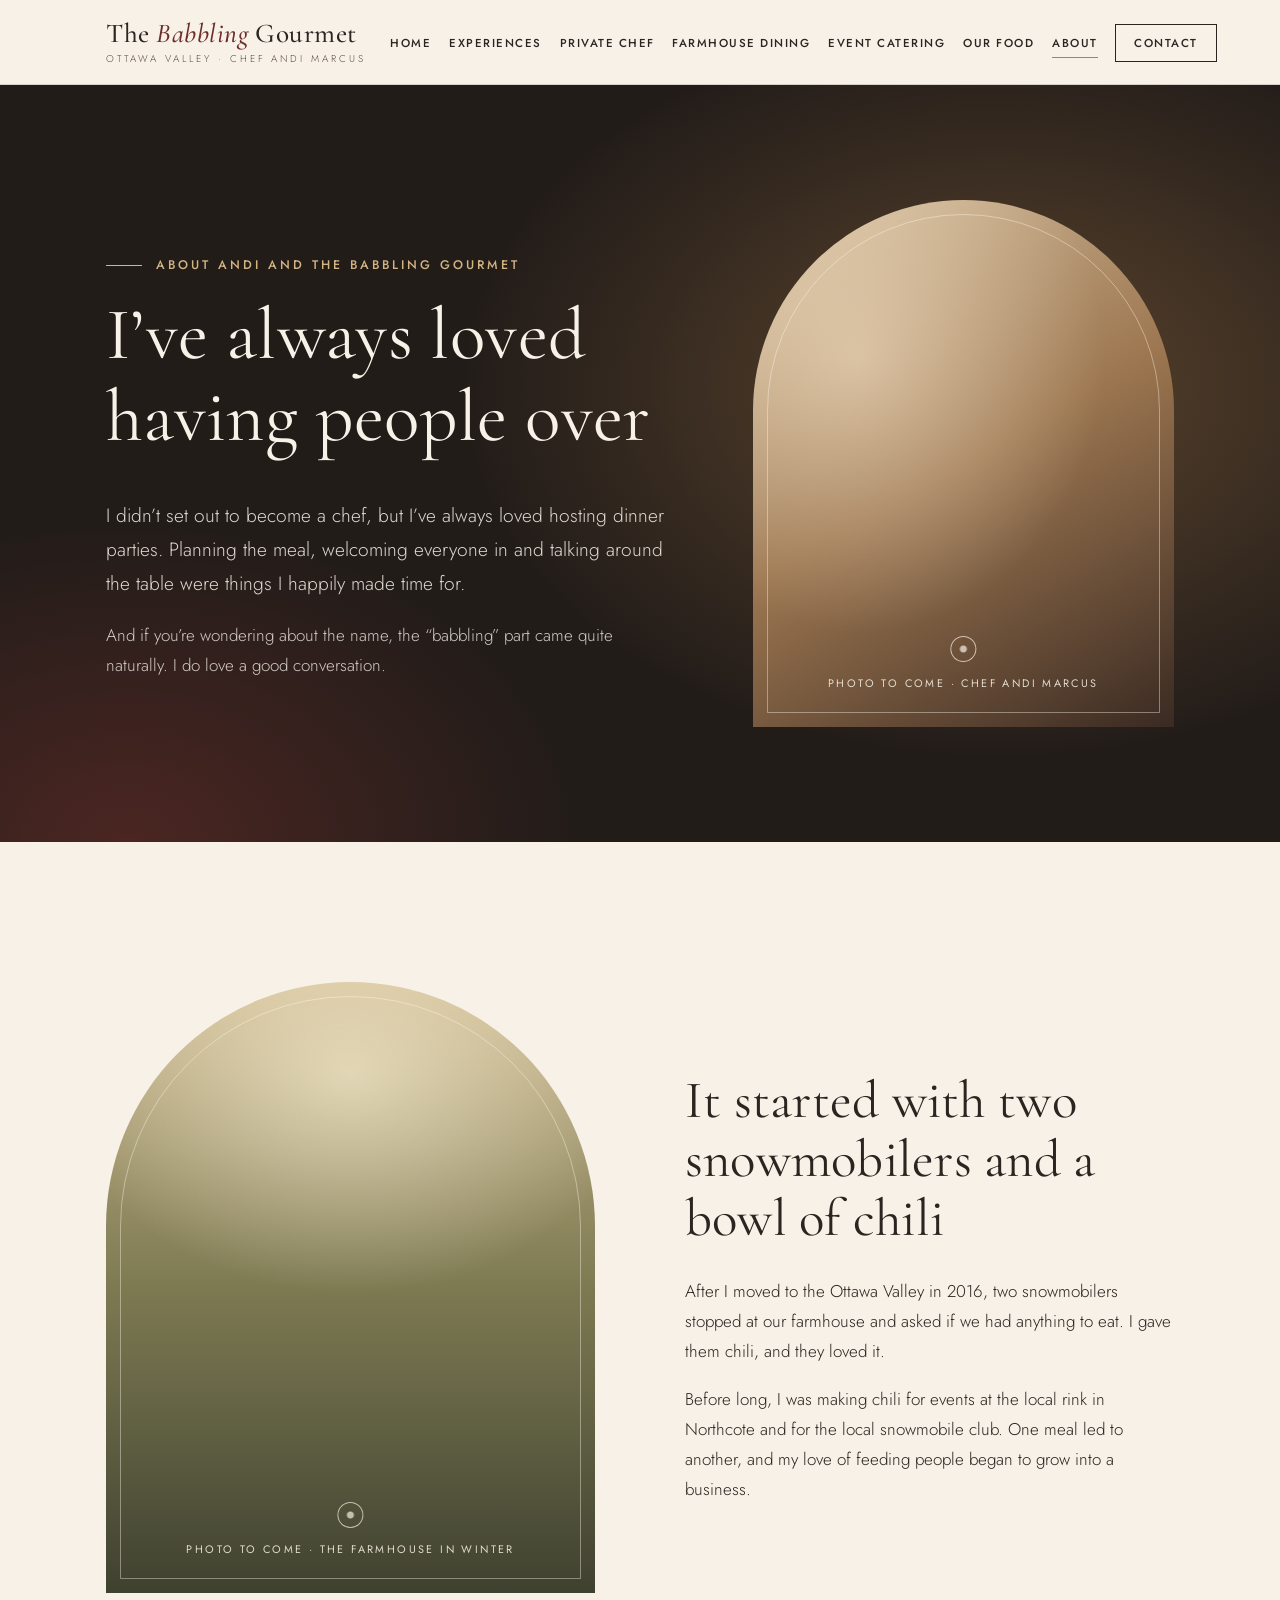
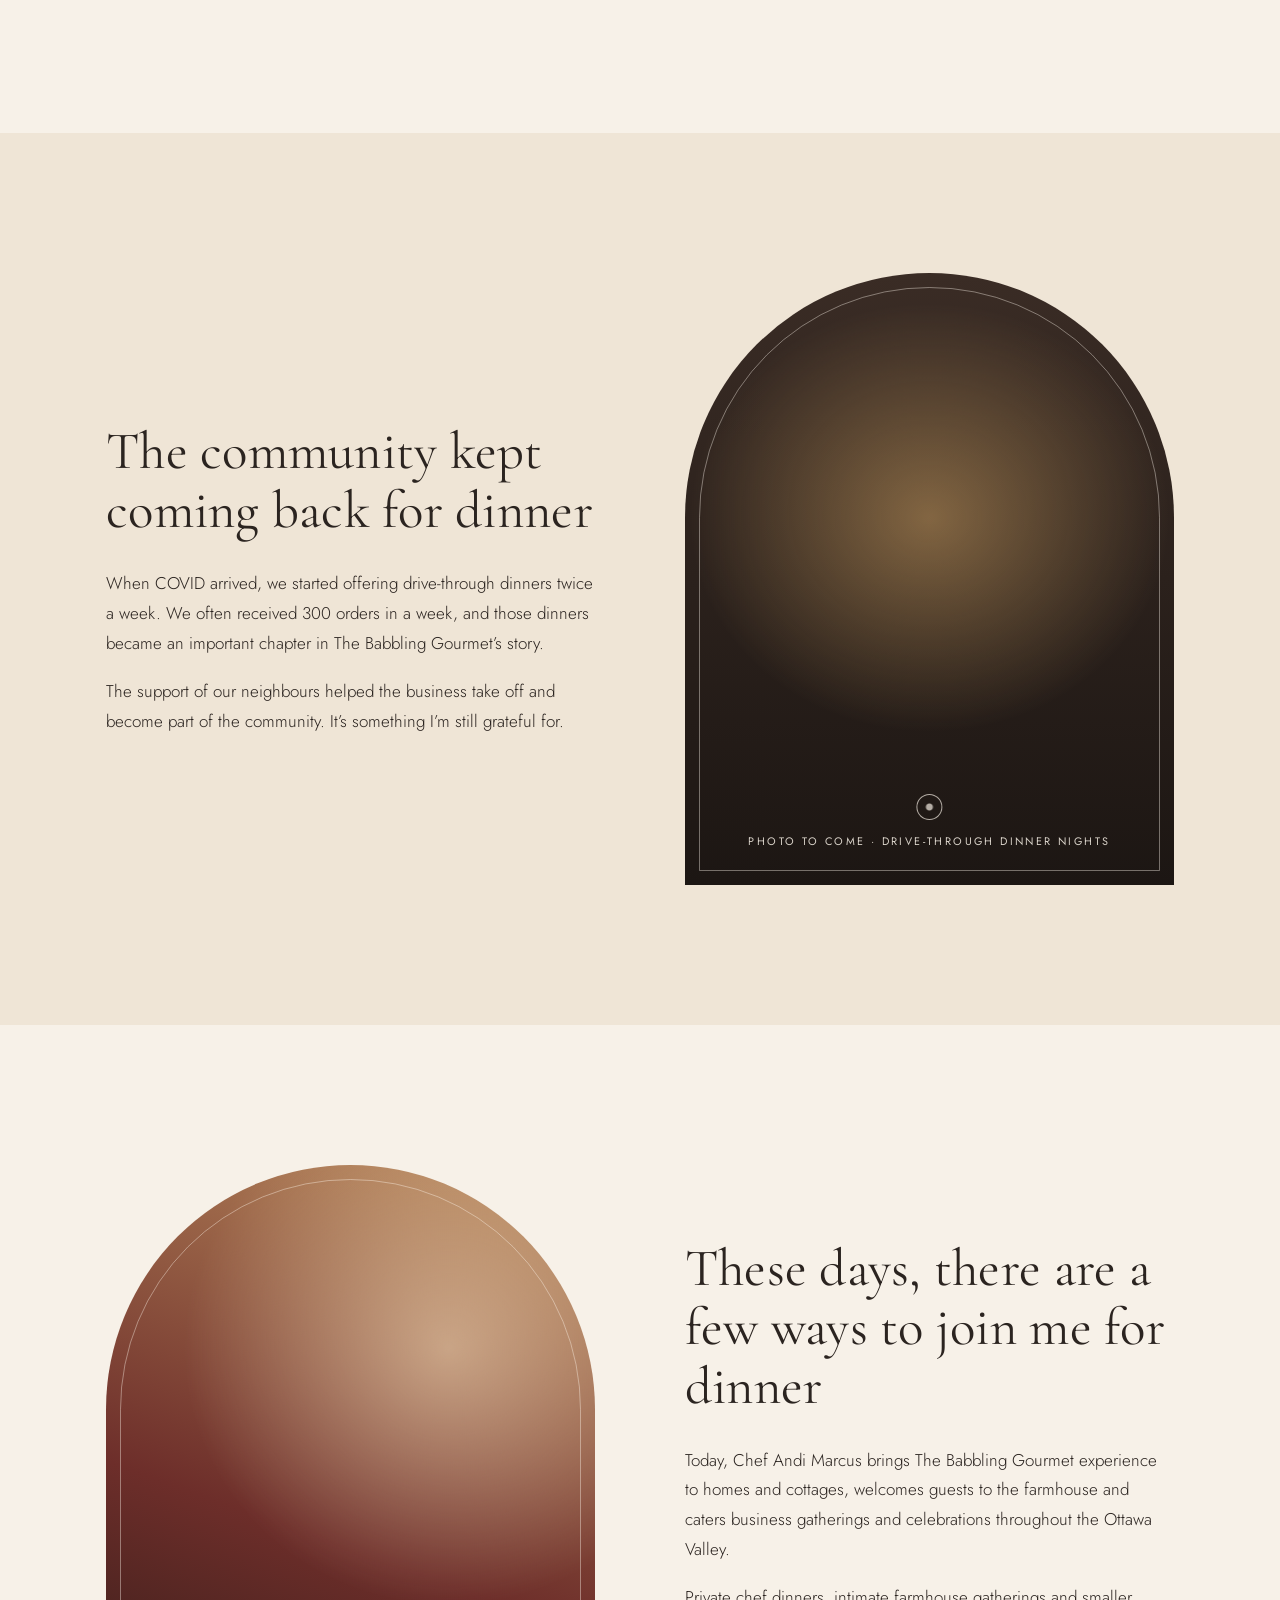
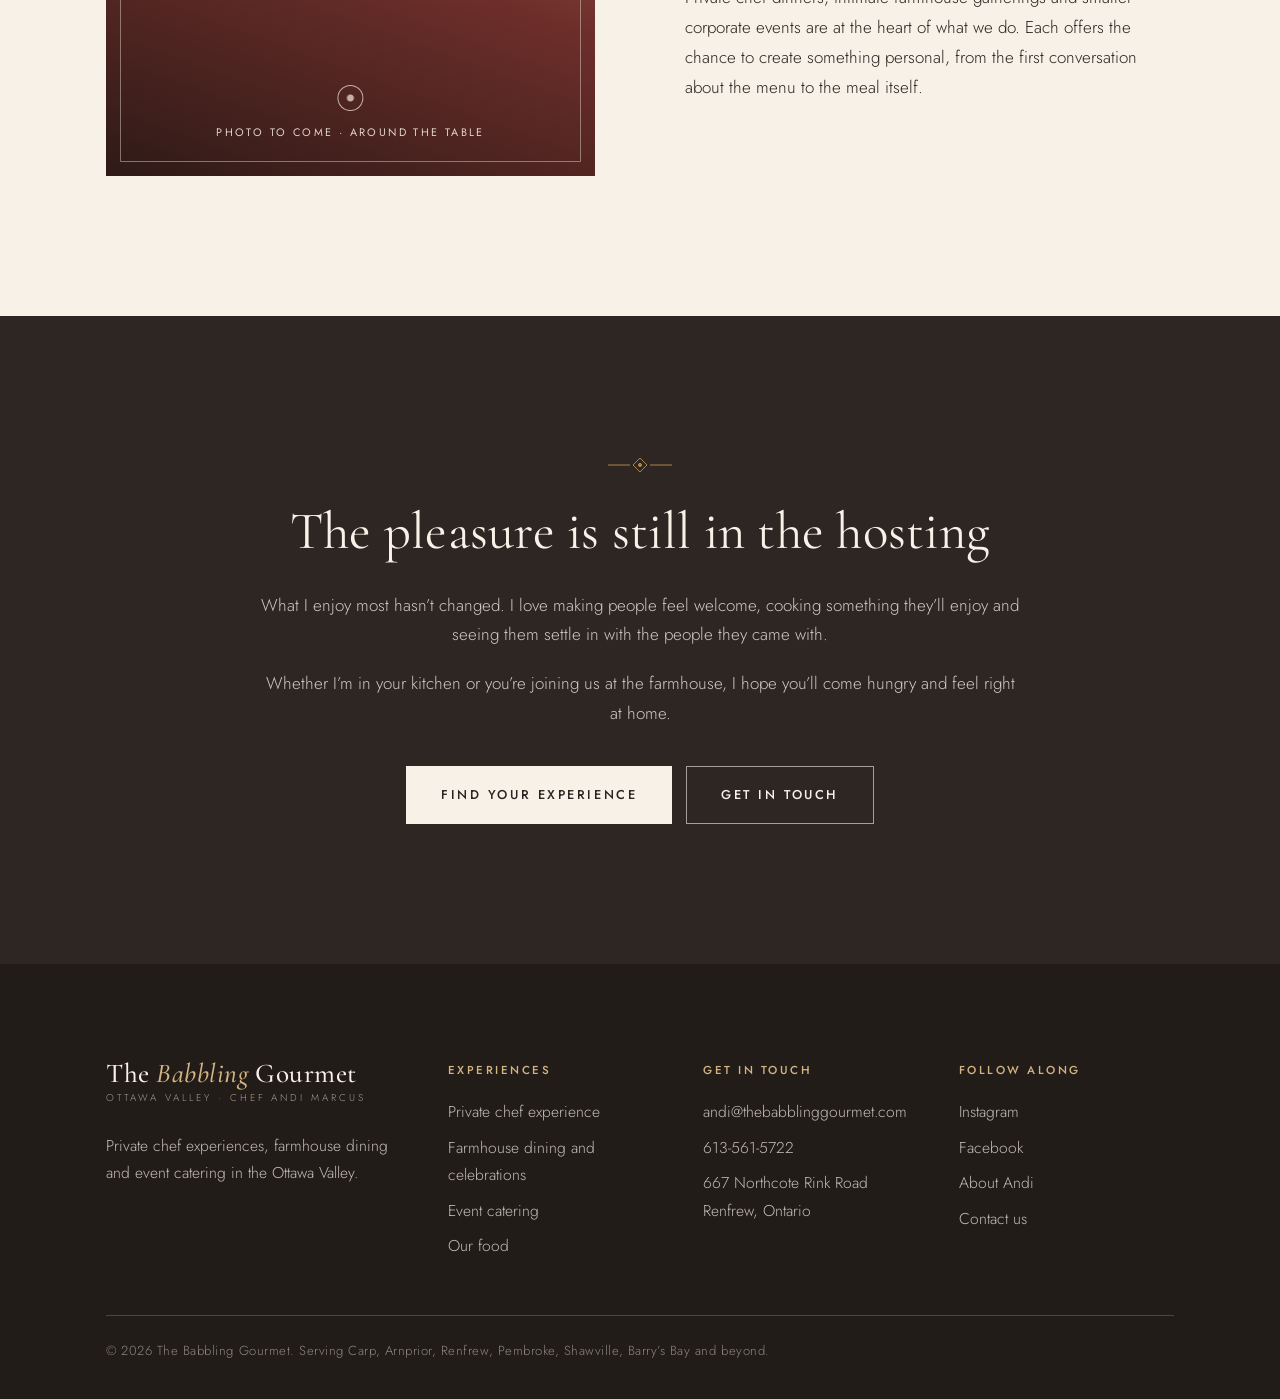
==== about.html @ 2aa57f08 "Build first version of The Babbling Gourmet website Eight static pages (home, experiences, private c" ====
<!doctype html>
<html lang="en-CA">
<head>
  <meta charset="utf-8">
  <meta name="viewport" content="width=device-width, initial-scale=1">
  <title>About Chef Andi Marcus | The Babbling Gourmet</title>
  <meta name="description" content="How a bowl of chili for two snowmobilers grew into The Babbling Gourmet, Chef Andi Marcus’s private chef, farmhouse dining and catering business in the Ottawa Valley.">
  <link rel="preconnect" href="https://fonts.googleapis.com">
  <link rel="preconnect" href="https://fonts.gstatic.com" crossorigin>
  <link href="https://fonts.googleapis.com/css2?family=Cormorant+Garamond:ital,wght@0,400;0,500;1,400;1,500&family=Jost:wght@300;400;500&display=swap" rel="stylesheet">
  <link rel="stylesheet" href="assets/css/style.css">
  <link rel="icon" href="assets/img/favicon.svg" type="image/svg+xml">
</head>
<body>
  <a class="skip-link" href="#main">Skip to content</a>

  <header class="site-header">
    <div class="wrap">
      <a class="brand" href="index.html" aria-label="The Babbling Gourmet, home">
        <span class="brand__name">The <em>Babbling</em> Gourmet</span>
        <span class="brand__tag">Ottawa Valley &middot; Chef Andi Marcus</span>
      </a>
      <button class="nav-toggle" aria-expanded="false" aria-controls="site-nav" aria-label="Menu"><span class="nav-toggle__bars"></span></button>
      <nav class="nav" id="site-nav" aria-label="Main">
        <ul>
          <li><a href="index.html">Home</a></li>
          <li><a href="experiences.html">Experiences</a></li>
          <li><a href="private-chef.html">Private Chef</a></li>
          <li><a href="farmhouse-dining.html">Farmhouse Dining</a></li>
          <li><a href="event-catering.html">Event Catering</a></li>
          <li><a href="our-food.html">Our Food</a></li>
          <li><a href="about.html" aria-current="page">About</a></li>
          <li><a class="nav__cta" href="contact.html">Contact</a></li>
        </ul>
      </nav>
    </div>
  </header>

  <main id="main">
    <section class="hero">
      <div class="wrap">
        <div>
          <p class="eyebrow">About Andi and The Babbling Gourmet</p>
          <h1>I’ve always loved having people over</h1>
          <p class="lead">I didn’t set out to become a chef, but I’ve always loved hosting dinner parties. Planning the meal, welcoming everyone in and talking around the table were things I happily made time for.</p>
          <p>And if you’re wondering about the name, the “babbling” part came quite naturally. I do love a good conversation.</p>
        </div>
        <div class="photo photo--kitchen photo--arch" role="img" aria-label="Photo to come: Chef Andi Marcus"><span class="photo__label">Photo to come &middot; Chef Andi Marcus</span></div>
      </div>
    </section>
    <section class="section">
      <div class="wrap">
        <div class="split reveal">
          <div class="split__media"><div class="photo photo--farm photo--arch" role="img" aria-label="Photo to come: The farmhouse in winter"><span class="photo__label">Photo to come &middot; The farmhouse in winter</span></div></div>
          <div class="split__body">
          <h2>It started with two snowmobilers and a bowl of chili</h2>
          <p>After I moved to the Ottawa Valley in 2016, two snowmobilers stopped at our farmhouse and asked if we had anything to eat. I gave them chili, and they loved it.</p>
          <p>Before long, I was making chili for events at the local rink in Northcote and for the local snowmobile club. One meal led to another, and my love of feeding people began to grow into a business.</p>
          </div>
        </div>
      </div>
    </section>
    <section class="section section--linen">
      <div class="wrap">
        <div class="split split--reverse reveal">
          <div class="split__media"><div class="photo photo--night photo--arch" role="img" aria-label="Photo to come: Drive-through dinner nights"><span class="photo__label">Photo to come &middot; Drive-through dinner nights</span></div></div>
          <div class="split__body">
          <h2>The community kept coming back for dinner</h2>
          <p>When COVID arrived, we started offering drive-through dinners twice a week. We often received 300 orders in a week, and those dinners became an important chapter in The Babbling Gourmet’s story.</p>
          <p>The support of our neighbours helped the business take off and become part of the community. It’s something I’m still grateful for.</p>
          </div>
        </div>
      </div>
    </section>
    <section class="section">
      <div class="wrap">
        <div class="split reveal">
          <div class="split__media"><div class="photo photo--table photo--arch" role="img" aria-label="Photo to come: Around the table"><span class="photo__label">Photo to come &middot; Around the table</span></div></div>
          <div class="split__body">
          <h2>These days, there are a few ways to join me for dinner</h2>
          <p>Today, Chef Andi Marcus brings The Babbling Gourmet experience to homes and cottages, welcomes guests to the farmhouse and caters business gatherings and celebrations throughout the Ottawa Valley.</p>
          <p>Private chef dinners, intimate farmhouse gatherings and smaller corporate events are at the heart of what we do. Each offers the chance to create something personal, from the first conversation about the menu to the meal itself.</p>
          </div>
        </div>
      </div>
    </section>
    <section class="section section--dark">
      <div class="wrap">
        <div class="center reveal">
        <svg class="ornament" viewBox="0 0 64 18" aria-hidden="true" fill="none" stroke="currentColor" stroke-width="1"><path d="M0 9h22M42 9h22"/><path d="M32 2l7 7-7 7-7-7z"/><circle cx="32" cy="9" r="1.6" fill="currentColor"/></svg>
        <h2>The pleasure is still in the hosting</h2>
          <p>What I enjoy most hasn’t changed. I love making people feel welcome, cooking something they’ll enjoy and seeing them settle in with the people they came with.</p>
          <p>Whether I’m in your kitchen or you’re joining us at the farmhouse, I hope you’ll come hungry and feel right at home.</p>
        <div class="btn-row"><a class="btn btn--light" href="experiences.html">Find Your Experience</a><a class="btn btn--outline-light" href="contact.html">Get in Touch</a></div>
        </div>
      </div>
    </section>

  </main>

  <footer class="site-footer">
    <div class="wrap">
      <div class="footer-grid">
        <div>
          <a class="brand" href="index.html">
            <span class="brand__name">The <em>Babbling</em> Gourmet</span>
            <span class="brand__tag">Ottawa Valley &middot; Chef Andi Marcus</span>
          </a>
          <p class="footer-intro">Private chef experiences, farmhouse dining and event catering in the Ottawa Valley.</p>
        </div>
        <div>
          <h4>Experiences</h4>
          <ul>
            <li><a href="private-chef.html">Private chef experience</a></li>
            <li><a href="farmhouse-dining.html">Farmhouse dining and celebrations</a></li>
            <li><a href="event-catering.html">Event catering</a></li>
            <li><a href="our-food.html">Our food</a></li>
          </ul>
        </div>
        <div>
          <h4>Get in touch</h4>
          <ul>
            <li><a href="mailto:andi@thebabblinggourmet.com">andi@thebabblinggourmet.com</a></li>
            <li><a href="tel:+16135615722">613-561-5722</a></li>
            <li>667 Northcote Rink Road<br>Renfrew, Ontario</li>
          </ul>
        </div>
        <div>
          <h4>Follow along</h4>
          <ul>
            <li><a href="https://www.instagram.com/thebabblinggourmet/" rel="noopener">Instagram</a></li>
            <li><a href="https://www.facebook.com/thebabblinggourmet/" rel="noopener">Facebook</a></li>
            <li><a href="about.html">About Andi</a></li>
            <li><a href="contact.html">Contact us</a></li>
          </ul>
        </div>
      </div>
      <p class="footer-bottom">&copy; <span data-year>2026</span> The Babbling Gourmet. Serving Carp, Arnprior, Renfrew, Pembroke, Shawville, Barry’s Bay and beyond.</p>
    </div>
  </footer>

  <script src="assets/js/main.js"></script>
</body>
</html>
---- assets/css/style.css ----
/* ==========================================================================
   The Babbling Gourmet
   Warm, carefully styled: elegant serif headings, cream and linen tones,
   deep "evening" sections with brass accents.
   ========================================================================== */

:root {
  --cream: #f7f1e8;
  --linen: #efe5d6;
  --sand: #e2d2bb;
  --ink: #2b2420;
  --ink-soft: #5b4f47;
  --night: #221c19;
  --night-2: #2e2622;
  --brass: #a9834c;
  --brass-light: #d3b483;
  --wine: #6d2e2a;
  --line: rgba(43, 36, 32, 0.16);
  --line-light: rgba(247, 241, 232, 0.2);

  --serif: "Cormorant Garamond", "Cormorant", Georgia, "Times New Roman", serif;
  --sans: "Jost", "Helvetica Neue", Arial, sans-serif;

  --wrap: 1180px;
  --gutter: clamp(20px, 5vw, 56px);
  --section: clamp(72px, 11vw, 140px);
}

*,
*::before,
*::after { box-sizing: border-box; }

html { scroll-behavior: smooth; }

body {
  margin: 0;
  background: var(--cream);
  color: var(--ink);
  font-family: var(--sans);
  font-weight: 300;
  font-size: 1.0625rem;
  line-height: 1.75;
  -webkit-font-smoothing: antialiased;
}

img { max-width: 100%; display: block; }

a { color: inherit; }

p { margin: 0 0 1.1em; }
p:last-child { margin-bottom: 0; }

h1, h2, h3 {
  font-family: var(--serif);
  font-weight: 400;
  line-height: 1.12;
  margin: 0 0 0.55em;
  letter-spacing: 0.005em;
}

h1 { font-size: clamp(2.6rem, 6vw, 4.6rem); }
h2 { font-size: clamp(2.1rem, 4.2vw, 3.3rem); }
h3 { font-size: clamp(1.6rem, 2.6vw, 2.1rem); }

h1 em, h2 em { font-style: italic; color: var(--wine); }

.wrap {
  width: 100%;
  max-width: var(--wrap);
  margin: 0 auto;
  padding: 0 var(--gutter);
}

.eyebrow {
  display: inline-flex;
  align-items: center;
  gap: 14px;
  font-family: var(--sans);
  font-size: 0.78rem;
  font-weight: 500;
  letter-spacing: 0.24em;
  text-transform: uppercase;
  color: var(--brass);
  margin: 0 0 1.4em;
}
.eyebrow::before {
  content: "";
  width: 36px;
  height: 1px;
  background: currentColor;
}

.lead { font-size: 1.2rem; color: var(--ink-soft); }

.skip-link {
  position: absolute;
  left: -9999px;
  top: 0;
  background: var(--ink);
  color: var(--cream);
  padding: 10px 16px;
  z-index: 100;
}
.skip-link:focus { left: 12px; top: 12px; }

/* Buttons ---------------------------------------------------------------- */

.btn {
  display: inline-block;
  font-family: var(--sans);
  font-size: 0.8rem;
  font-weight: 500;
  letter-spacing: 0.2em;
  text-transform: uppercase;
  text-decoration: none;
  padding: 17px 34px;
  border: 1px solid var(--ink);
  background: var(--ink);
  color: var(--cream);
  cursor: pointer;
  transition: background 0.25s, color 0.25s, border-color 0.25s;
}
.btn:hover,
.btn:focus-visible { background: var(--wine); border-color: var(--wine); }

.btn--ghost { background: transparent; color: var(--ink); }
.btn--ghost:hover,
.btn--ghost:focus-visible { background: var(--ink); color: var(--cream); border-color: var(--ink); }

.btn--light { background: var(--cream); color: var(--ink); border-color: var(--cream); }
.btn--light:hover,
.btn--light:focus-visible { background: var(--brass); border-color: var(--brass); color: var(--night); }

.btn--outline-light { background: transparent; color: var(--cream); border-color: rgba(247, 241, 232, 0.6); }
.btn--outline-light:hover,
.btn--outline-light:focus-visible { background: var(--cream); color: var(--ink); border-color: var(--cream); }

.btn-row { display: flex; flex-wrap: wrap; gap: 14px; margin-top: 2.2em; }

.text-link {
  font-size: 0.8rem;
  font-weight: 500;
  letter-spacing: 0.2em;
  text-transform: uppercase;
  text-decoration: none;
  border-bottom: 1px solid var(--brass);
  padding-bottom: 4px;
  display: inline-block;
  margin-top: 1.8em;
  transition: color 0.2s;
}
.text-link:hover { color: var(--wine); }
.text-link::after { content: " \2192"; }

/* Header ----------------------------------------------------------------- */

.site-header {
  position: sticky;
  top: 0;
  z-index: 50;
  background: rgba(247, 241, 232, 0.94);
  backdrop-filter: blur(8px);
  -webkit-backdrop-filter: blur(8px);
  border-bottom: 1px solid var(--line);
}
.site-header .wrap {
  display: flex;
  align-items: center;
  justify-content: space-between;
  gap: 24px;
  min-height: 84px;
}

.brand { text-decoration: none; line-height: 1; display: inline-block; white-space: nowrap; }
.brand__name {
  display: block;
  font-family: var(--serif);
  font-size: 1.7rem;
  font-weight: 500;
  letter-spacing: 0.02em;
}
.brand__name em { font-style: italic; color: var(--wine); }
.brand__tag {
  display: block;
  margin-top: 6px;
  font-size: 0.62rem;
  letter-spacing: 0.3em;
  text-transform: uppercase;
  color: var(--ink-soft);
}

.nav ul {
  list-style: none;
  margin: 0;
  padding: 0;
  display: flex;
  align-items: center;
  gap: clamp(12px, 1.4vw, 24px);
}
.nav a {
  font-size: 0.72rem;
  font-weight: 500;
  letter-spacing: 0.13em;
  text-transform: uppercase;
  text-decoration: none;
  padding: 6px 0;
  border-bottom: 1px solid transparent;
  transition: border-color 0.2s, color 0.2s;
  white-space: nowrap;
}
.nav a:hover,
.nav a[aria-current="page"] { border-color: var(--brass); }
.nav .nav__cta {
  border: 1px solid var(--ink);
  padding: 10px 18px;
}
.nav .nav__cta:hover,
.nav .nav__cta[aria-current="page"] { background: var(--ink); color: var(--cream); border-color: var(--ink); }

.nav-toggle {
  display: none;
  background: none;
  border: 0;
  padding: 10px;
  margin-right: -10px;
  cursor: pointer;
  color: var(--ink);
}
.nav-toggle__bars,
.nav-toggle__bars::before,
.nav-toggle__bars::after {
  display: block;
  width: 26px;
  height: 1.5px;
  background: currentColor;
  position: relative;
  transition: transform 0.25s, background 0.25s;
}
.nav-toggle__bars::before,
.nav-toggle__bars::after { content: ""; position: absolute; left: 0; }
.nav-toggle__bars::before { top: -8px; }
.nav-toggle__bars::after { top: 8px; }
.nav-open .nav-toggle__bars { background: transparent; }
.nav-open .nav-toggle__bars::before { transform: translateY(8px) rotate(45deg); }
.nav-open .nav-toggle__bars::after { transform: translateY(-8px) rotate(-45deg); }

@media (max-width: 1240px) {
  .nav-toggle { display: block; }
  .nav {
    position: fixed;
    inset: 84px 0 0 0;
    background: var(--cream);
    padding: 32px var(--gutter);
    opacity: 0;
    visibility: hidden;
    transform: translateY(-8px);
    transition: opacity 0.25s ease, transform 0.25s ease, visibility 0s linear 0.25s;
    overflow-y: auto;
  }
  .nav-open .nav { opacity: 1; visibility: visible; transform: none; transition-delay: 0s; }
  .nav-open { overflow: hidden; }
  .nav ul { flex-direction: column; align-items: flex-start; gap: 0; }
  .nav li { width: 100%; border-bottom: 1px solid var(--line); }
  .nav a { display: block; padding: 18px 0; font-size: 0.9rem; border: 0; }
  .nav .nav__cta { border: 0; padding: 18px 0; }
  .nav .nav__cta:hover,
  .nav .nav__cta[aria-current="page"] { background: none; color: var(--wine); }
  .nav a[aria-current="page"] { color: var(--wine); }
}

/* Photo placeholders ------------------------------------------------------
   Swap any .photo for an <img> once real photos are ready.               */

.photo {
  position: relative;
  width: 100%;
  aspect-ratio: 4 / 5;
  overflow: hidden;
  background:
    radial-gradient(120% 80% at 30% 20%, rgba(255, 244, 225, 0.55), transparent 60%),
    linear-gradient(160deg, #c9a77c 0%, #8f5d3f 55%, #4a2e24 100%);
  color: rgba(255, 248, 238, 0.92);
}
.photo::before {
  content: "";
  position: absolute;
  inset: 14px;
  border: 1px solid rgba(255, 248, 238, 0.4);
  pointer-events: none;
}
.photo--arch,
.photo--arch::before { border-radius: 999px 999px 0 0; }
.photo--wide { aspect-ratio: 16 / 10; }
.photo--square { aspect-ratio: 1 / 1; }

.photo--table { background:
    radial-gradient(90% 70% at 70% 30%, rgba(255, 236, 200, 0.5), transparent 60%),
    linear-gradient(200deg, #b9895c 0%, #6d2e2a 60%, #2e1a17 100%); }
.photo--farm { background:
    radial-gradient(100% 60% at 50% 15%, rgba(255, 246, 220, 0.6), transparent 60%),
    linear-gradient(180deg, #cdb98f 0%, #7d7a52 50%, #3f4130 100%); }
.photo--kitchen { background:
    radial-gradient(90% 80% at 25% 30%, rgba(255, 238, 210, 0.5), transparent 65%),
    linear-gradient(150deg, #d8c3a3 0%, #9c7650 50%, #3a2a22 100%); }
.photo--night { background:
    radial-gradient(70% 50% at 50% 40%, rgba(233, 182, 110, 0.45), transparent 70%),
    linear-gradient(180deg, #3a2c25 0%, #1c1613 100%); }

.photo__label {
  position: absolute;
  left: 50%;
  bottom: 34px;
  transform: translateX(-50%);
  width: calc(100% - 64px);
  text-align: center;
  font-size: 0.68rem;
  font-weight: 400;
  letter-spacing: 0.22em;
  text-transform: uppercase;
  opacity: 0.9;
}
.photo__label::before {
  content: "";
  display: block;
  width: 26px;
  height: 26px;
  margin: 0 auto 12px;
  border: 1px solid currentColor;
  border-radius: 50%;
  background:
    radial-gradient(circle at 50% 50%, currentColor 0 3px, transparent 4px);
  opacity: 0.8;
}

/* Hero ------------------------------------------------------------------- */

.hero {
  position: relative;
  background: var(--night);
  color: var(--cream);
  overflow: hidden;
}
.hero::before {
  content: "";
  position: absolute;
  inset: 0;
  background:
    radial-gradient(60% 70% at 78% 40%, rgba(201, 145, 82, 0.35), transparent 70%),
    radial-gradient(50% 60% at 10% 100%, rgba(109, 46, 42, 0.55), transparent 70%);
  pointer-events: none;
}
.hero .wrap {
  position: relative;
  display: grid;
  grid-template-columns: minmax(0, 1.15fr) minmax(0, 0.85fr);
  gap: clamp(40px, 6vw, 96px);
  align-items: center;
  padding-top: clamp(64px, 9vw, 120px);
  padding-bottom: clamp(64px, 9vw, 120px);
}
.hero h1 { color: var(--cream); }
.hero h1 em { color: var(--brass-light); }
.hero .eyebrow { color: var(--brass-light); }
.hero p { color: rgba(247, 241, 232, 0.82); max-width: 36em; }
.hero .lead { color: rgba(247, 241, 232, 0.88); }
.hero .photo { max-width: 440px; justify-self: end; }

.hero--home { min-height: calc(100vh - 84px); display: flex; align-items: center; }
.hero--home .wrap { width: 100%; }

.hero--text .wrap { grid-template-columns: minmax(0, 1fr); max-width: 900px; text-align: center; }
.hero--text .eyebrow { justify-content: center; }
.hero--text .eyebrow::after { content: ""; width: 36px; height: 1px; background: currentColor; }
.hero--text p { margin-left: auto; margin-right: auto; }
.hero--text .btn-row { justify-content: center; }

@media (max-width: 860px) {
  .hero .wrap { grid-template-columns: minmax(0, 1fr); }
  .hero .photo { justify-self: start; max-width: 360px; order: 2; }
  .hero--home { min-height: 0; }
}

/* Sections --------------------------------------------------------------- */

.section { padding: var(--section) 0; }
.section--linen { background: var(--linen); }
.section--dark { background: var(--night-2); color: var(--cream); }
.section--dark h2,
.section--dark h3 { color: var(--cream); }
.section--dark p { color: rgba(247, 241, 232, 0.8); }
.section--dark .eyebrow { color: var(--brass-light); }
.section--dark .text-link { color: var(--cream); border-color: var(--brass-light); }
.section--dark .text-link:hover { color: var(--brass-light); }
.section--tight { padding-top: 0; }

.split {
  display: grid;
  grid-template-columns: minmax(0, 1fr) minmax(0, 1fr);
  gap: clamp(40px, 7vw, 110px);
  align-items: center;
}
.split--reverse .split__media { order: 2; }
.split__media .photo { max-width: 500px; }
.split--reverse .split__media .photo { margin-left: auto; }
.split__body { max-width: 34em; }

@media (max-width: 860px) {
  .split { grid-template-columns: minmax(0, 1fr); }
  .split--reverse .split__media { order: 0; }
  .split__media .photo,
  .split--reverse .split__media .photo { margin: 0; max-width: 100%; aspect-ratio: 4 / 3; }
  .split__media .photo--arch { aspect-ratio: 4 / 5; max-width: 380px; }
}

.center {
  max-width: 760px;
  margin: 0 auto;
  text-align: center;
}
.center .eyebrow { justify-content: center; }
.center .eyebrow::after { content: ""; width: 36px; height: 1px; background: currentColor; }
.center .btn-row { justify-content: center; }

.ornament {
  display: block;
  width: 64px;
  height: 18px;
  margin: 0 auto 28px;
  color: var(--brass);
}

/* Experiences list (stacked numbered features) ---------------------------- */

.feature + .feature { margin-top: clamp(80px, 11vw, 140px); }
.feature__num {
  font-family: var(--serif);
  font-style: italic;
  font-size: 1.1rem;
  color: var(--brass);
  display: block;
  margin-bottom: 0.8em;
}

/* Story / pull section --------------------------------------------------- */

.story {
  display: grid;
  grid-template-columns: minmax(0, 0.9fr) minmax(0, 1.1fr);
  gap: clamp(40px, 7vw, 110px);
  align-items: center;
}
@media (max-width: 860px) {
  .story { grid-template-columns: minmax(0, 1fr); }
}

/* Planning steps ---------------------------------------------------------- */

.steps {
  display: grid;
  grid-template-columns: repeat(3, minmax(0, 1fr));
  gap: clamp(28px, 4vw, 56px);
  margin-top: clamp(40px, 6vw, 72px);
}
.step { border-top: 1px solid var(--line); padding-top: 28px; }
.section--dark .step { border-color: var(--line-light); }
.step h3 { font-size: clamp(1.45rem, 2.2vw, 1.85rem); }
@media (max-width: 860px) {
  .steps { grid-template-columns: minmax(0, 1fr); }
}

/* Sample menus ------------------------------------------------------------ */

.menus {
  display: grid;
  grid-template-columns: repeat(2, minmax(0, 1fr));
  gap: clamp(20px, 3vw, 36px);
  margin-top: clamp(40px, 6vw, 72px);
}
.menu-card {
  background: var(--cream);
  border: 1px solid var(--line);
  padding: clamp(36px, 5vw, 60px) clamp(26px, 4vw, 52px);
  text-align: center;
  position: relative;
}
.menu-card::before {
  content: "";
  position: absolute;
  inset: 10px;
  border: 1px solid var(--line);
  pointer-events: none;
}
.menu-card h3 { margin-bottom: 0.3em; }
.menu-card__intro {
  font-family: var(--serif);
  font-style: italic;
  font-size: 1.2rem;
  color: var(--ink-soft);
  margin-bottom: 1.8em;
}
.menu-card dl { margin: 0; }
.menu-card dt {
  font-size: 0.7rem;
  font-weight: 500;
  letter-spacing: 0.24em;
  text-transform: uppercase;
  color: var(--brass);
  margin-top: 1.6em;
}
.menu-card dt:first-child { margin-top: 0; }
.menu-card dd {
  margin: 0.35em 0 0;
  font-family: var(--serif);
  font-size: 1.22rem;
  line-height: 1.45;
}
@media (max-width: 860px) {
  .menus { grid-template-columns: minmax(0, 1fr); }
}

/* Contact form ------------------------------------------------------------ */

.contact-grid {
  display: grid;
  grid-template-columns: minmax(0, 1.5fr) minmax(0, 1fr);
  gap: clamp(40px, 7vw, 100px);
  align-items: start;
}
@media (max-width: 860px) {
  .contact-grid { grid-template-columns: minmax(0, 1fr); }
}

.form { display: grid; grid-template-columns: repeat(2, minmax(0, 1fr)); gap: 22px 24px; }
.field { display: flex; flex-direction: column; gap: 8px; }
.field--full { grid-column: 1 / -1; }
.field label,
.field legend {
  font-size: 0.72rem;
  font-weight: 500;
  letter-spacing: 0.18em;
  text-transform: uppercase;
  color: var(--ink-soft);
  padding: 0;
}
.field .hint {
  font-size: 0.9rem;
  color: var(--ink-soft);
  margin: -2px 0 2px;
}
.field input,
.field select,
.field textarea {
  font: inherit;
  font-size: 1rem;
  font-weight: 400;
  color: var(--ink);
  background: rgba(255, 255, 255, 0.55);
  border: 1px solid var(--line);
  border-radius: 0;
  padding: 14px 16px;
  width: 100%;
  transition: border-color 0.2s, background 0.2s;
}
.field textarea { min-height: 170px; resize: vertical; }
.field input:focus,
.field select:focus,
.field textarea:focus { outline: none; border-color: var(--brass); background: #fff; }
.field select {
  appearance: none;
  -webkit-appearance: none;
  background-image: linear-gradient(45deg, transparent 50%, var(--ink) 50%), linear-gradient(135deg, var(--ink) 50%, transparent 50%);
  background-position: calc(100% - 22px) 52%, calc(100% - 16px) 52%;
  background-size: 6px 6px, 6px 6px;
  background-repeat: no-repeat;
  padding-right: 44px;
}
.form .btn { justify-self: start; }
.form__note {
  grid-column: 1 / -1;
  font-size: 0.95rem;
  color: var(--ink-soft);
  margin: 0;
}
.form__status { grid-column: 1 / -1; margin: 0; font-size: 1rem; color: var(--wine); }
.form__status:empty { display: none; }

@media (max-width: 600px) {
  .form { grid-template-columns: minmax(0, 1fr); }
}

.contact-card {
  background: var(--night-2);
  color: var(--cream);
  padding: clamp(32px, 4vw, 48px);
}
.contact-card h3 { color: var(--cream); font-size: 1.7rem; }
.contact-card p { color: rgba(247, 241, 232, 0.82); }
.contact-card a { color: var(--brass-light); text-decoration: none; border-bottom: 1px solid rgba(211, 180, 131, 0.4); }
.contact-card a:hover { border-color: var(--brass-light); }
.contact-card + .contact-card { margin-top: 2px; }

/* Footer ------------------------------------------------------------------ */

.site-footer {
  background: var(--night);
  color: rgba(247, 241, 232, 0.75);
  padding: clamp(64px, 8vw, 96px) 0 36px;
  font-size: 0.98rem;
}
.site-footer .brand__name { color: var(--cream); }
.site-footer .brand__name em { color: var(--brass-light); }
.site-footer .brand__tag { color: rgba(247, 241, 232, 0.6); }
.footer-grid {
  display: grid;
  grid-template-columns: minmax(0, 1.4fr) repeat(3, minmax(0, 1fr));
  gap: 40px;
}
.footer-grid h4 {
  font-family: var(--sans);
  font-size: 0.72rem;
  font-weight: 500;
  letter-spacing: 0.22em;
  text-transform: uppercase;
  color: var(--brass-light);
  margin: 0 0 18px;
}
.footer-grid ul { list-style: none; margin: 0; padding: 0; }
.footer-grid li + li { margin-top: 8px; }
.footer-grid a { text-decoration: none; }
.footer-grid a:hover { color: var(--cream); }
.footer-intro { margin-top: 22px; max-width: 26em; }
.footer-bottom {
  margin-top: 56px;
  padding-top: 24px;
  border-top: 1px solid var(--line-light);
  font-size: 0.82rem;
  letter-spacing: 0.04em;
  color: rgba(247, 241, 232, 0.5);
}
@media (max-width: 860px) {
  .footer-grid { grid-template-columns: minmax(0, 1fr) minmax(0, 1fr); }
  .footer-grid > :first-child { grid-column: 1 / -1; }
}
@media (max-width: 520px) {
  .footer-grid { grid-template-columns: minmax(0, 1fr); }
}

/* Gentle reveal on scroll -------------------------------------------------- */

.js .reveal { opacity: 0; transform: translateY(18px); transition: opacity 0.8s ease, transform 0.8s ease; }
.js .reveal.is-visible { opacity: 1; transform: none; }

@media (prefers-reduced-motion: reduce) {
  html { scroll-behavior: auto; }
  .js .reveal { opacity: 1; transform: none; transition: none; }
}
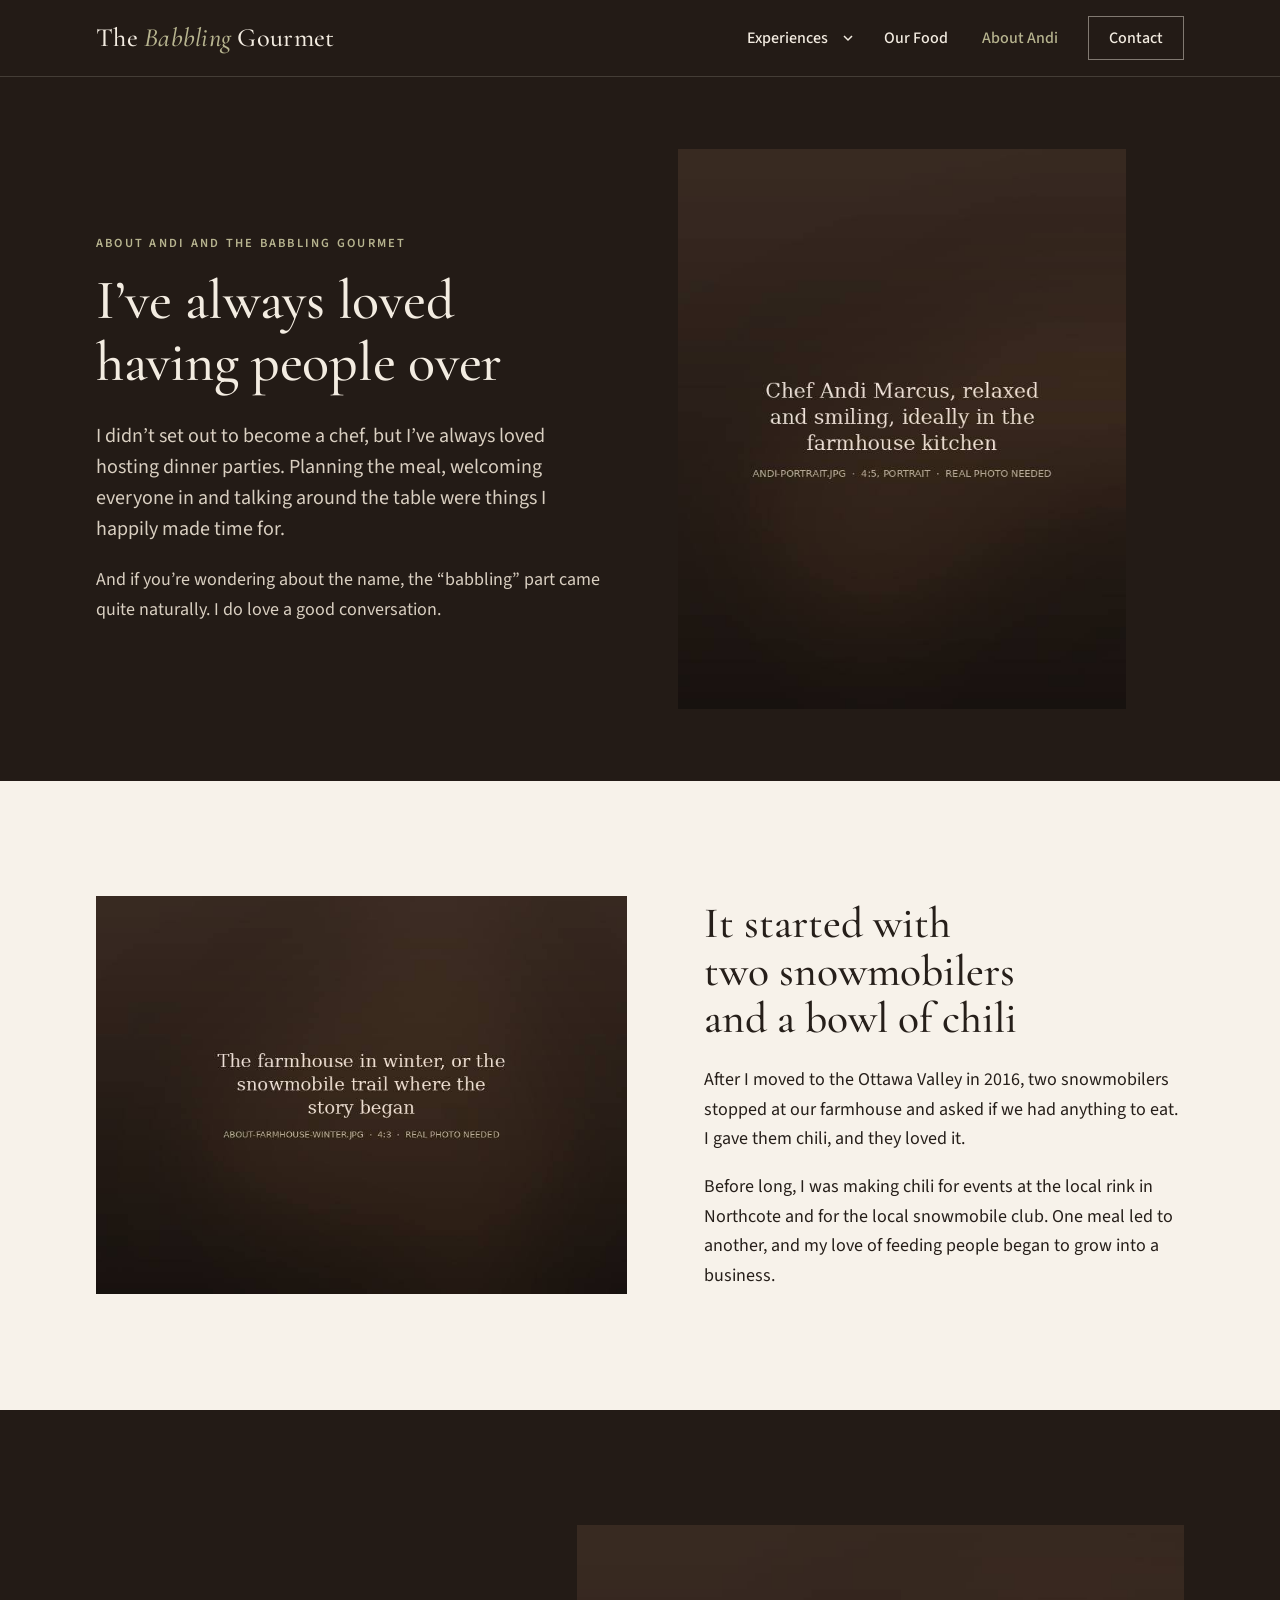
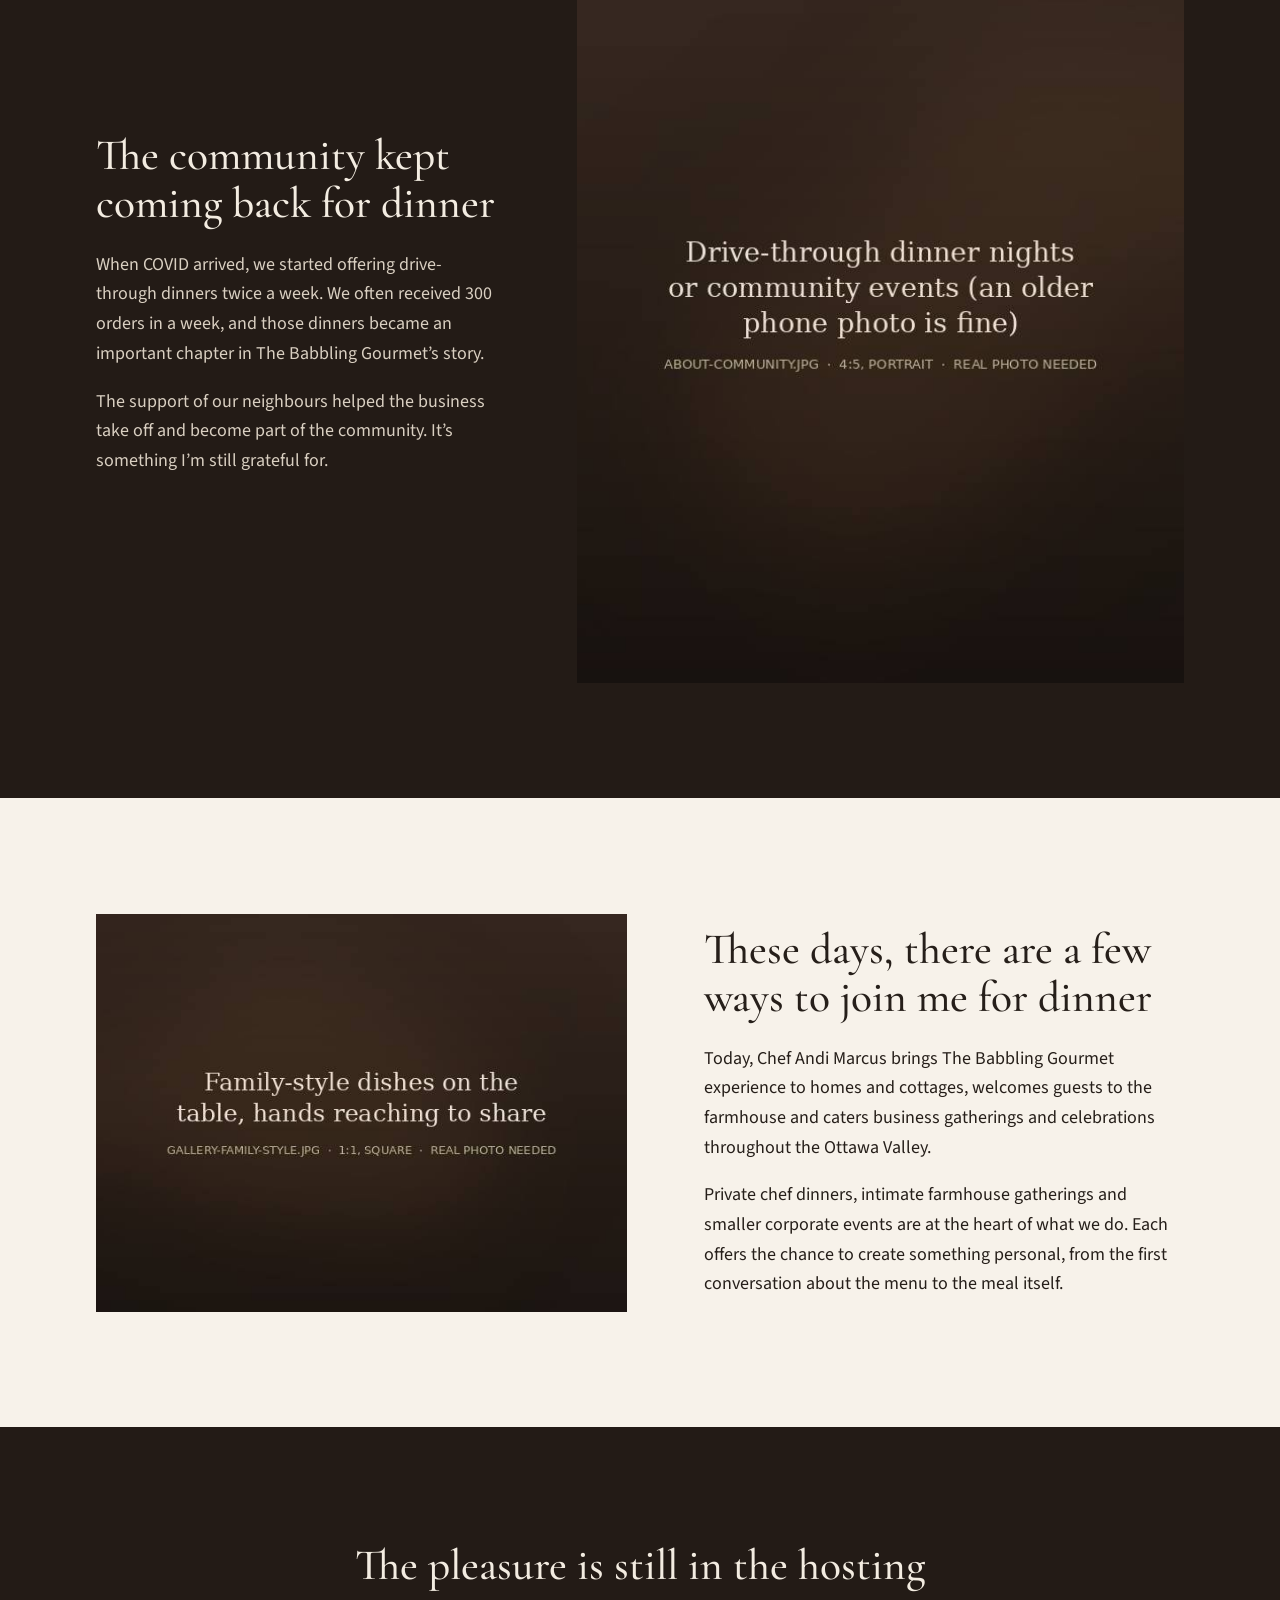
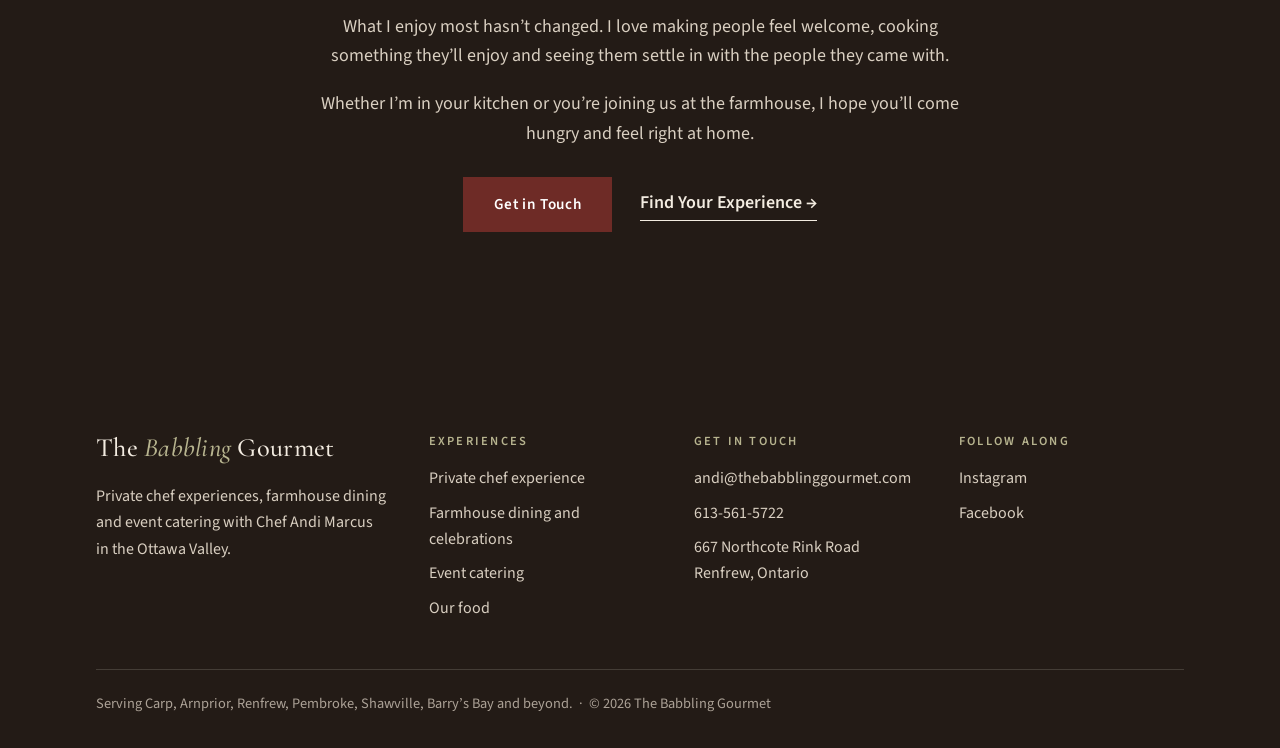
==== commit cc78adba: "Redesign around photography with simpler navigation - Full-width photographic hero with a short head" ====
--- a/about.html
+++ b/about.html
@@ -5,9 +5,10 @@
   <meta name="viewport" content="width=device-width, initial-scale=1">
   <title>About Chef Andi Marcus | The Babbling Gourmet</title>
   <meta name="description" content="How a bowl of chili for two snowmobilers grew into The Babbling Gourmet, Chef Andi Marcus’s private chef, farmhouse dining and catering business in the Ottawa Valley.">
+  <meta name="theme-color" content="#231b16">
   <link rel="preconnect" href="https://fonts.googleapis.com">
   <link rel="preconnect" href="https://fonts.gstatic.com" crossorigin>
-  <link href="https://fonts.googleapis.com/css2?family=Cormorant+Garamond:ital,wght@0,400;0,500;1,400;1,500&family=Jost:wght@300;400;500&display=swap" rel="stylesheet">
+  <link href="https://fonts.googleapis.com/css2?family=Cormorant+Garamond:ital,wght@0,500;0,600;1,500&family=Source+Sans+3:wght@400;500;600&display=swap" rel="stylesheet">
   <link rel="stylesheet" href="assets/css/style.css">
   <link rel="icon" href="assets/img/favicon.svg" type="image/svg+xml">
 </head>
@@ -16,58 +17,62 @@
 
   <header class="site-header">
     <div class="wrap">
-      <a class="brand" href="index.html" aria-label="The Babbling Gourmet, home">
-        <span class="brand__name">The <em>Babbling</em> Gourmet</span>
-        <span class="brand__tag">Ottawa Valley &middot; Chef Andi Marcus</span>
-      </a>
-      <button class="nav-toggle" aria-expanded="false" aria-controls="site-nav" aria-label="Menu"><span class="nav-toggle__bars"></span></button>
+      <a class="brand" href="index.html"><span class="brand__name">The <em>Babbling</em> Gourmet</span><span class="visually-hidden">, home</span></a>
+      <button class="nav-toggle" aria-expanded="false" aria-controls="site-nav"><span class="nav-toggle__bars" aria-hidden="true"></span><span>Menu</span></button>
       <nav class="nav" id="site-nav" aria-label="Main">
-        <ul>
-          <li><a href="index.html">Home</a></li>
-          <li><a href="experiences.html">Experiences</a></li>
-          <li><a href="private-chef.html">Private Chef</a></li>
-          <li><a href="farmhouse-dining.html">Farmhouse Dining</a></li>
-          <li><a href="event-catering.html">Event Catering</a></li>
-          <li><a href="our-food.html">Our Food</a></li>
-          <li><a href="about.html" aria-current="page">About</a></li>
-          <li><a class="nav__cta" href="contact.html">Contact</a></li>
+        <ul class="nav__list">
+          <li class="has-sub">
+            <a class="nav__link" href="experiences.html">Experiences</a>
+            <button class="sub-toggle" aria-expanded="false" aria-controls="sub-experiences"><span class="visually-hidden">Show experiences</span><svg viewBox="0 0 12 12" aria-hidden="true" fill="none" stroke="currentColor" stroke-width="1.5"><path d="M2 4l4 4 4-4"/></svg></button>
+            <ul class="subnav" id="sub-experiences">
+              <li><a href="private-chef.html">Private Chef</a></li>
+              <li><a href="farmhouse-dining.html">Farmhouse Dining</a></li>
+              <li><a href="event-catering.html">Event Catering</a></li>
+            </ul>
+          </li>
+          <li><a class="nav__link" href="our-food.html">Our Food</a></li>
+          <li><a class="nav__link" href="about.html" aria-current="page">About Andi</a></li>
+          <li><a class="nav__link nav__link--cta" href="contact.html">Contact</a></li>
         </ul>
       </nav>
     </div>
   </header>
 
   <main id="main">
-    <section class="hero">
+    <section class="page-hero dark">
       <div class="wrap">
         <div>
-          <p class="eyebrow">About Andi and The Babbling Gourmet</p>
+          <span class="label">About Andi and The Babbling Gourmet</span>
           <h1>I’ve always loved having people over</h1>
           <p class="lead">I didn’t set out to become a chef, but I’ve always loved hosting dinner parties. Planning the meal, welcoming everyone in and talking around the table were things I happily made time for.</p>
           <p>And if you’re wondering about the name, the “babbling” part came quite naturally. I do love a good conversation.</p>
+          
         </div>
-        <div class="photo photo--kitchen photo--arch" role="img" aria-label="Photo to come: Chef Andi Marcus"><span class="photo__label">Photo to come &middot; Chef Andi Marcus</span></div>
+        <figure class="img img--4x5"><img src="assets/img/andi-portrait.jpg" alt="Chef Andi Marcus" fetchpriority="high" decoding="async"></figure>
       </div>
     </section>
     <section class="section">
       <div class="wrap">
         <div class="split reveal">
-          <div class="split__media"><div class="photo photo--farm photo--arch" role="img" aria-label="Photo to come: The farmhouse in winter"><span class="photo__label">Photo to come &middot; The farmhouse in winter</span></div></div>
+          <figure class="img img--4x3"><img src="assets/img/about-farmhouse-winter.jpg" alt="The farmhouse in winter" loading="lazy" decoding="async"></figure>
           <div class="split__body">
-          <h2>It started with two snowmobilers and a bowl of chili</h2>
-          <p>After I moved to the Ottawa Valley in 2016, two snowmobilers stopped at our farmhouse and asked if we had anything to eat. I gave them chili, and they loved it.</p>
-          <p>Before long, I was making chili for events at the local rink in Northcote and for the local snowmobile club. One meal led to another, and my love of feeding people began to grow into a business.</p>
+            <h2>It started with two snowmobilers and a bowl of chili</h2>
+            <p>After I moved to the Ottawa Valley in 2016, two snowmobilers stopped at our farmhouse and asked if we had anything to eat. I gave them chili, and they loved it.</p>
+            <p>Before long, I was making chili for events at the local rink in Northcote and for the local snowmobile club. One meal led to another, and my love of feeding people began to grow into a business.</p>
+            
           </div>
         </div>
       </div>
     </section>
-    <section class="section section--linen">
+    <section class="section dark">
       <div class="wrap">
-        <div class="split split--reverse reveal">
-          <div class="split__media"><div class="photo photo--night photo--arch" role="img" aria-label="Photo to come: Drive-through dinner nights"><span class="photo__label">Photo to come &middot; Drive-through dinner nights</span></div></div>
+        <div class="split reveal split--reverse split--narrow-img">
+          <figure class="img img--4x5"><img src="assets/img/about-community.jpg" alt="Drive-through dinner nights at the farmhouse" loading="lazy" decoding="async"></figure>
           <div class="split__body">
-          <h2>The community kept coming back for dinner</h2>
-          <p>When COVID arrived, we started offering drive-through dinners twice a week. We often received 300 orders in a week, and those dinners became an important chapter in The Babbling Gourmet’s story.</p>
-          <p>The support of our neighbours helped the business take off and become part of the community. It’s something I’m still grateful for.</p>
+            <h2>The community kept coming back for dinner</h2>
+            <p>When COVID arrived, we started offering drive-through dinners twice a week. We often received 300 orders in a week, and those dinners became an important chapter in The Babbling Gourmet’s story.</p>
+            <p>The support of our neighbours helped the business take off and become part of the community. It’s something I’m still grateful for.</p>
+            
           </div>
         </div>
       </div>
@@ -75,24 +80,22 @@
     <section class="section">
       <div class="wrap">
         <div class="split reveal">
-          <div class="split__media"><div class="photo photo--table photo--arch" role="img" aria-label="Photo to come: Around the table"><span class="photo__label">Photo to come &middot; Around the table</span></div></div>
+          <figure class="img img--4x3"><img src="assets/img/gallery-family-style.jpg" alt="Family-style dishes shared at the table" loading="lazy" decoding="async"></figure>
           <div class="split__body">
-          <h2>These days, there are a few ways to join me for dinner</h2>
-          <p>Today, Chef Andi Marcus brings The Babbling Gourmet experience to homes and cottages, welcomes guests to the farmhouse and caters business gatherings and celebrations throughout the Ottawa Valley.</p>
-          <p>Private chef dinners, intimate farmhouse gatherings and smaller corporate events are at the heart of what we do. Each offers the chance to create something personal, from the first conversation about the menu to the meal itself.</p>
+            <h2>These days, there are a few ways to join me for dinner</h2>
+            <p>Today, Chef Andi Marcus brings The Babbling Gourmet experience to homes and cottages, welcomes guests to the farmhouse and caters business gatherings and celebrations throughout the Ottawa Valley.</p>
+            <p>Private chef dinners, intimate farmhouse gatherings and smaller corporate events are at the heart of what we do. Each offers the chance to create something personal, from the first conversation about the menu to the meal itself.</p>
+            
           </div>
         </div>
       </div>
     </section>
-    <section class="section section--dark">
-      <div class="wrap">
-        <div class="center reveal">
-        <svg class="ornament" viewBox="0 0 64 18" aria-hidden="true" fill="none" stroke="currentColor" stroke-width="1"><path d="M0 9h22M42 9h22"/><path d="M32 2l7 7-7 7-7-7z"/><circle cx="32" cy="9" r="1.6" fill="currentColor"/></svg>
+    <section class="section cta dark">
+      <div class="wrap reveal">
         <h2>The pleasure is still in the hosting</h2>
-          <p>What I enjoy most hasn’t changed. I love making people feel welcome, cooking something they’ll enjoy and seeing them settle in with the people they came with.</p>
-          <p>Whether I’m in your kitchen or you’re joining us at the farmhouse, I hope you’ll come hungry and feel right at home.</p>
-        <div class="btn-row"><a class="btn btn--light" href="experiences.html">Find Your Experience</a><a class="btn btn--outline-light" href="contact.html">Get in Touch</a></div>
-        </div>
+        <p>What I enjoy most hasn’t changed. I love making people feel welcome, cooking something they’ll enjoy and seeing them settle in with the people they came with.</p>
+        <p>Whether I’m in your kitchen or you’re joining us at the farmhouse, I hope you’ll come hungry and feel right at home.</p>
+        <div class="actions"><a class="btn" href="contact.html#enquire">Get in Touch</a><a class="link" href="experiences.html">Find Your Experience</a></div>
       </div>
     </section>
 
@@ -102,14 +105,11 @@
     <div class="wrap">
       <div class="footer-grid">
         <div>
-          <a class="brand" href="index.html">
-            <span class="brand__name">The <em>Babbling</em> Gourmet</span>
-            <span class="brand__tag">Ottawa Valley &middot; Chef Andi Marcus</span>
-          </a>
-          <p class="footer-intro">Private chef experiences, farmhouse dining and event catering in the Ottawa Valley.</p>
+          <a class="brand" href="index.html"><span class="brand__name">The <em>Babbling</em> Gourmet</span></a>
+          <p class="footer-intro">Private chef experiences, farmhouse dining and event catering with Chef Andi Marcus in the Ottawa Valley.</p>
         </div>
         <div>
-          <h4>Experiences</h4>
+          <h2>Experiences</h2>
           <ul>
             <li><a href="private-chef.html">Private chef experience</a></li>
             <li><a href="farmhouse-dining.html">Farmhouse dining and celebrations</a></li>
@@ -118,7 +118,7 @@
           </ul>
         </div>
         <div>
-          <h4>Get in touch</h4>
+          <h2>Get in touch</h2>
           <ul>
             <li><a href="mailto:andi@thebabblinggourmet.com">andi@thebabblinggourmet.com</a></li>
             <li><a href="tel:+16135615722">613-561-5722</a></li>
@@ -126,16 +126,14 @@
           </ul>
         </div>
         <div>
-          <h4>Follow along</h4>
+          <h2>Follow along</h2>
           <ul>
             <li><a href="https://www.instagram.com/thebabblinggourmet/" rel="noopener">Instagram</a></li>
             <li><a href="https://www.facebook.com/thebabblinggourmet/" rel="noopener">Facebook</a></li>
-            <li><a href="about.html">About Andi</a></li>
-            <li><a href="contact.html">Contact us</a></li>
           </ul>
         </div>
       </div>
-      <p class="footer-bottom">&copy; <span data-year>2026</span> The Babbling Gourmet. Serving Carp, Arnprior, Renfrew, Pembroke, Shawville, Barry’s Bay and beyond.</p>
+      <p class="footer-bottom">Serving Carp, Arnprior, Renfrew, Pembroke, Shawville, Barry’s Bay and beyond. &nbsp;&middot;&nbsp; &copy; <span data-year>2026</span> The Babbling Gourmet</p>
     </div>
   </footer>
 
--- a/assets/css/style.css
+++ b/assets/css/style.css
@@ -1,68 +1,77 @@
 /* ==========================================================================
    The Babbling Gourmet
-   Warm, carefully styled: elegant serif headings, cream and linen tones,
-   deep "evening" sections with brass accents.
+   Moody, photography-led hospitality. Espresso and warm ivory, with small
+   touches of olive and oxblood. Photographs carry the richness.
    ========================================================================== */
 
 :root {
-  --cream: #f7f1e8;
-  --linen: #efe5d6;
-  --sand: #e2d2bb;
-  --ink: #2b2420;
-  --ink-soft: #5b4f47;
-  --night: #221c19;
-  --night-2: #2e2622;
-  --brass: #a9834c;
-  --brass-light: #d3b483;
-  --wine: #6d2e2a;
-  --line: rgba(43, 36, 32, 0.16);
-  --line-light: rgba(247, 241, 232, 0.2);
-
-  --serif: "Cormorant Garamond", "Cormorant", Georgia, "Times New Roman", serif;
-  --sans: "Jost", "Helvetica Neue", Arial, sans-serif;
-
-  --wrap: 1180px;
+  --espresso: #231b16;
+  --espresso-2: #2e241e;
+  --espresso-3: #3a2f27;
+  --ivory: #f7f2ea;
+  --ivory-2: #eee6d8;
+  --ink: #261f1a;
+  --ink-soft: #4a4038;
+  --on-dark: #f3ece1;
+  --on-dark-soft: #d9cfc1;
+  --olive: #5c5e40;
+  --olive-light: #b7b48f;
+  --oxblood: #6e2b26;
+  --oxblood-dark: #561f1b;
+  --line: rgba(38, 31, 26, 0.16);
+  --line-dark: rgba(243, 236, 225, 0.16);
+  --error: #9a2a22;
+
+  --serif: "Cormorant Garamond", Georgia, "Times New Roman", serif;
+  --sans: "Source Sans 3", "Source Sans Pro", "Helvetica Neue", Arial, sans-serif;
+
+  --wrap: 1200px;
   --gutter: clamp(20px, 5vw, 56px);
-  --section: clamp(72px, 11vw, 140px);
+  --section: clamp(64px, 9vw, 120px);
+  --header-h: 76px;
 }
 
 *,
 *::before,
 *::after { box-sizing: border-box; }
 
-html { scroll-behavior: smooth; }
+html { scroll-behavior: smooth; scroll-padding-top: calc(var(--header-h) + 16px); }
 
 body {
   margin: 0;
-  background: var(--cream);
+  background: var(--ivory);
   color: var(--ink);
   font-family: var(--sans);
-  font-weight: 300;
-  font-size: 1.0625rem;
-  line-height: 1.75;
+  font-weight: 400;
+  font-size: 1.125rem;
+  line-height: 1.65;
   -webkit-font-smoothing: antialiased;
-}
-
-img { max-width: 100%; display: block; }
-
+  text-rendering: optimizeLegibility;
+}
+
+img { max-width: 100%; height: auto; display: block; }
 a { color: inherit; }
-
-p { margin: 0 0 1.1em; }
+p { margin: 0 0 1em; }
 p:last-child { margin-bottom: 0; }
 
 h1, h2, h3 {
   font-family: var(--serif);
-  font-weight: 400;
-  line-height: 1.12;
-  margin: 0 0 0.55em;
-  letter-spacing: 0.005em;
-}
-
-h1 { font-size: clamp(2.6rem, 6vw, 4.6rem); }
-h2 { font-size: clamp(2.1rem, 4.2vw, 3.3rem); }
-h3 { font-size: clamp(1.6rem, 2.6vw, 2.1rem); }
-
-h1 em, h2 em { font-style: italic; color: var(--wine); }
+  font-weight: 500;
+  line-height: 1.1;
+  margin: 0 0 0.5em;
+  text-wrap: balance;
+}
+h1 { font-size: clamp(2.5rem, 5.2vw, 4.25rem); letter-spacing: -0.005em; }
+h2 { font-size: clamp(2rem, 3.4vw, 2.8rem); }
+h3 { font-size: clamp(1.45rem, 2vw, 1.75rem); }
+
+.visually-hidden {
+  position: absolute !important;
+  width: 1px; height: 1px;
+  overflow: hidden;
+  clip: rect(0 0 0 0);
+  white-space: nowrap;
+}
 
 .wrap {
   width: 100%;
@@ -70,586 +79,544 @@
   margin: 0 auto;
   padding: 0 var(--gutter);
 }
-
-.eyebrow {
-  display: inline-flex;
-  align-items: center;
-  gap: 14px;
+.wrap--narrow { max-width: 820px; }
+
+/* Small spaced capitals are reserved for labels */
+.label {
+  display: block;
   font-family: var(--sans);
   font-size: 0.78rem;
-  font-weight: 500;
-  letter-spacing: 0.24em;
+  font-weight: 600;
+  letter-spacing: 0.18em;
   text-transform: uppercase;
-  color: var(--brass);
-  margin: 0 0 1.4em;
-}
-.eyebrow::before {
-  content: "";
-  width: 36px;
-  height: 1px;
-  background: currentColor;
-}
-
-.lead { font-size: 1.2rem; color: var(--ink-soft); }
+  color: var(--olive);
+  margin: 0 0 1rem;
+}
+.dark .label { color: var(--olive-light); }
+
+.lead { font-size: 1.25rem; line-height: 1.55; }
 
 .skip-link {
   position: absolute;
   left: -9999px;
   top: 0;
-  background: var(--ink);
-  color: var(--cream);
+  background: var(--ivory);
+  color: var(--ink);
   padding: 10px 16px;
   z-index: 100;
 }
 .skip-link:focus { left: 12px; top: 12px; }
 
-/* Buttons ---------------------------------------------------------------- */
+:focus-visible { outline: 2px solid var(--olive-light); outline-offset: 3px; }
+.light :focus-visible,
+.section:not(.dark) :focus-visible { outline-color: var(--olive); }
+
+/* Light / dark rhythm ------------------------------------------------------ */
+
+.dark { background: var(--espresso); color: var(--on-dark); }
+.dark--2 { background: var(--espresso-2); }
+.dark h1, .dark h2, .dark h3 { color: var(--on-dark); }
+.dark p { color: var(--on-dark-soft); }
+.tint { background: var(--ivory-2); }
+
+.section { padding: var(--section) 0; }
+.section-head { max-width: 640px; margin-bottom: clamp(36px, 5vw, 56px); }
+.section-head--center { margin-left: auto; margin-right: auto; text-align: center; }
+
+/* Buttons and links ------------------------------------------------------- */
 
 .btn {
-  display: inline-block;
+  display: inline-flex;
+  align-items: center;
+  justify-content: center;
+  min-height: 52px;
   font-family: var(--sans);
-  font-size: 0.8rem;
-  font-weight: 500;
-  letter-spacing: 0.2em;
-  text-transform: uppercase;
+  font-size: 0.95rem;
+  font-weight: 600;
+  letter-spacing: 0.04em;
   text-decoration: none;
-  padding: 17px 34px;
-  border: 1px solid var(--ink);
-  background: var(--ink);
-  color: var(--cream);
+  padding: 14px 30px;
+  border: 1px solid var(--oxblood);
+  background: var(--oxblood);
+  color: #fff;
   cursor: pointer;
-  transition: background 0.25s, color 0.25s, border-color 0.25s;
-}
-.btn:hover,
-.btn:focus-visible { background: var(--wine); border-color: var(--wine); }
-
-.btn--ghost { background: transparent; color: var(--ink); }
-.btn--ghost:hover,
-.btn--ghost:focus-visible { background: var(--ink); color: var(--cream); border-color: var(--ink); }
-
-.btn--light { background: var(--cream); color: var(--ink); border-color: var(--cream); }
-.btn--light:hover,
-.btn--light:focus-visible { background: var(--brass); border-color: var(--brass); color: var(--night); }
-
-.btn--outline-light { background: transparent; color: var(--cream); border-color: rgba(247, 241, 232, 0.6); }
-.btn--outline-light:hover,
-.btn--outline-light:focus-visible { background: var(--cream); color: var(--ink); border-color: var(--cream); }
-
-.btn-row { display: flex; flex-wrap: wrap; gap: 14px; margin-top: 2.2em; }
-
-.text-link {
-  font-size: 0.8rem;
-  font-weight: 500;
-  letter-spacing: 0.2em;
-  text-transform: uppercase;
+  transition: background 0.2s, border-color 0.2s, color 0.2s;
+}
+.btn:hover { background: var(--oxblood-dark); border-color: var(--oxblood-dark); }
+
+.link {
+  font-weight: 600;
   text-decoration: none;
-  border-bottom: 1px solid var(--brass);
-  padding-bottom: 4px;
-  display: inline-block;
-  margin-top: 1.8em;
-  transition: color 0.2s;
-}
-.text-link:hover { color: var(--wine); }
-.text-link::after { content: " \2192"; }
-
-/* Header ----------------------------------------------------------------- */
+  border-bottom: 1px solid currentColor;
+  padding-bottom: 2px;
+  transition: color 0.2s, border-color 0.2s;
+}
+.link::after { content: " \2192"; }
+.link:hover { color: var(--oxblood); }
+.dark .link:hover { color: var(--olive-light); }
+
+.actions { display: flex; flex-wrap: wrap; align-items: center; gap: 16px 28px; margin-top: 1.8rem; }
+
+/* Header and navigation --------------------------------------------------- */
 
 .site-header {
   position: sticky;
   top: 0;
-  z-index: 50;
-  background: rgba(247, 241, 232, 0.94);
-  backdrop-filter: blur(8px);
-  -webkit-backdrop-filter: blur(8px);
-  border-bottom: 1px solid var(--line);
+  z-index: 60;
+  background: var(--espresso);
+  color: var(--on-dark);
+  border-bottom: 1px solid var(--line-dark);
 }
 .site-header .wrap {
   display: flex;
   align-items: center;
   justify-content: space-between;
   gap: 24px;
-  min-height: 84px;
-}
-
-.brand { text-decoration: none; line-height: 1; display: inline-block; white-space: nowrap; }
+  height: var(--header-h);
+}
+
+.brand { text-decoration: none; white-space: nowrap; line-height: 1; }
 .brand__name {
-  display: block;
   font-family: var(--serif);
-  font-size: 1.7rem;
+  font-size: 1.65rem;
   font-weight: 500;
-  letter-spacing: 0.02em;
-}
-.brand__name em { font-style: italic; color: var(--wine); }
-.brand__tag {
-  display: block;
-  margin-top: 6px;
-  font-size: 0.62rem;
-  letter-spacing: 0.3em;
-  text-transform: uppercase;
-  color: var(--ink-soft);
-}
-
-.nav ul {
+  letter-spacing: 0.01em;
+}
+.brand__name em { font-style: italic; color: var(--olive-light); }
+
+.nav__list { list-style: none; margin: 0; padding: 0; display: flex; align-items: center; gap: 6px; }
+.nav__list > li { position: relative; }
+.nav__link {
+  display: inline-flex;
+  align-items: center;
+  min-height: 44px;
+  padding: 0 14px;
+  font-size: 1rem;
+  font-weight: 500;
+  text-decoration: none;
+  color: var(--on-dark);
+}
+.nav__link:hover,
+.nav__link[aria-current="page"] { color: var(--olive-light); }
+.nav__link--cta {
+  border: 1px solid rgba(243, 236, 225, 0.45);
+  margin-left: 10px;
+  padding: 0 20px;
+}
+.nav__link--cta:hover,
+.nav__link--cta[aria-current="page"] { background: var(--on-dark); color: var(--ink); }
+
+.has-sub { display: flex; align-items: center; }
+.has-sub > .nav__link { padding-right: 4px; }
+.sub-toggle {
+  background: none;
+  border: 0;
+  color: var(--on-dark);
+  width: 32px;
+  height: 44px;
+  cursor: pointer;
+  display: inline-flex;
+  align-items: center;
+  justify-content: center;
+}
+.sub-toggle svg { width: 12px; height: 12px; transition: transform 0.2s; }
+.sub-toggle[aria-expanded="true"] svg { transform: rotate(180deg); }
+
+.subnav {
   list-style: none;
   margin: 0;
-  padding: 0;
-  display: flex;
-  align-items: center;
-  gap: clamp(12px, 1.4vw, 24px);
-}
-.nav a {
-  font-size: 0.72rem;
-  font-weight: 500;
-  letter-spacing: 0.13em;
-  text-transform: uppercase;
+  padding: 10px 0;
+  position: absolute;
+  top: 100%;
+  left: 0;
+  min-width: 250px;
+  background: var(--espresso-2);
+  border: 1px solid var(--line-dark);
+  box-shadow: 0 18px 40px rgba(0, 0, 0, 0.3);
+  display: none;
+}
+.subnav a {
+  display: block;
+  padding: 11px 20px;
   text-decoration: none;
-  padding: 6px 0;
-  border-bottom: 1px solid transparent;
-  transition: border-color 0.2s, color 0.2s;
-  white-space: nowrap;
-}
-.nav a:hover,
-.nav a[aria-current="page"] { border-color: var(--brass); }
-.nav .nav__cta {
-  border: 1px solid var(--ink);
-  padding: 10px 18px;
-}
-.nav .nav__cta:hover,
-.nav .nav__cta[aria-current="page"] { background: var(--ink); color: var(--cream); border-color: var(--ink); }
+  color: var(--on-dark);
+}
+.subnav a:hover,
+.subnav a[aria-current="page"] { background: var(--espresso-3); color: var(--olive-light); }
+.has-sub.is-open .subnav { display: block; }
+@media (hover: hover) and (min-width: 961px) {
+  .has-sub:hover .subnav { display: block; }
+}
 
 .nav-toggle {
   display: none;
+  align-items: center;
+  gap: 10px;
   background: none;
   border: 0;
-  padding: 10px;
-  margin-right: -10px;
+  color: var(--on-dark);
+  font: inherit;
+  font-weight: 500;
+  min-height: 44px;
+  padding: 0 0 0 8px;
   cursor: pointer;
-  color: var(--ink);
 }
 .nav-toggle__bars,
 .nav-toggle__bars::before,
 .nav-toggle__bars::after {
   display: block;
-  width: 26px;
+  width: 22px;
   height: 1.5px;
   background: currentColor;
   position: relative;
-  transition: transform 0.25s, background 0.25s;
+  transition: transform 0.2s, background 0.2s;
 }
 .nav-toggle__bars::before,
 .nav-toggle__bars::after { content: ""; position: absolute; left: 0; }
-.nav-toggle__bars::before { top: -8px; }
-.nav-toggle__bars::after { top: 8px; }
+.nav-toggle__bars::before { top: -7px; }
+.nav-toggle__bars::after { top: 7px; }
 .nav-open .nav-toggle__bars { background: transparent; }
-.nav-open .nav-toggle__bars::before { transform: translateY(8px) rotate(45deg); }
-.nav-open .nav-toggle__bars::after { transform: translateY(-8px) rotate(-45deg); }
-
-@media (max-width: 1240px) {
-  .nav-toggle { display: block; }
+.nav-open .nav-toggle__bars::before { transform: translateY(7px) rotate(45deg); }
+.nav-open .nav-toggle__bars::after { transform: translateY(-7px) rotate(-45deg); }
+
+@media (max-width: 960px) {
+  .nav-toggle { display: inline-flex; }
   .nav {
     position: fixed;
-    inset: 84px 0 0 0;
-    background: var(--cream);
-    padding: 32px var(--gutter);
-    opacity: 0;
-    visibility: hidden;
-    transform: translateY(-8px);
-    transition: opacity 0.25s ease, transform 0.25s ease, visibility 0s linear 0.25s;
+    inset: var(--header-h) 0 0 0;
+    background: var(--espresso);
+    padding: 16px var(--gutter) 40px;
     overflow-y: auto;
+    display: none;
   }
-  .nav-open .nav { opacity: 1; visibility: visible; transform: none; transition-delay: 0s; }
+  .nav-open .nav { display: block; }
   .nav-open { overflow: hidden; }
-  .nav ul { flex-direction: column; align-items: flex-start; gap: 0; }
-  .nav li { width: 100%; border-bottom: 1px solid var(--line); }
-  .nav a { display: block; padding: 18px 0; font-size: 0.9rem; border: 0; }
-  .nav .nav__cta { border: 0; padding: 18px 0; }
-  .nav .nav__cta:hover,
-  .nav .nav__cta[aria-current="page"] { background: none; color: var(--wine); }
-  .nav a[aria-current="page"] { color: var(--wine); }
-}
-
-/* Photo placeholders ------------------------------------------------------
-   Swap any .photo for an <img> once real photos are ready.               */
-
-.photo {
+  .nav__list { flex-direction: column; align-items: stretch; gap: 0; }
+  .nav__list > li { border-bottom: 1px solid var(--line-dark); }
+  .nav__link { font-family: var(--serif); font-size: 1.6rem; padding: 12px 0; min-height: 56px; width: 100%; }
+  .nav__link--cta { border: 0; margin: 0; padding: 12px 0; }
+  .nav__link--cta:hover { background: none; color: var(--olive-light); }
+  .has-sub { flex-wrap: wrap; }
+  .sub-toggle { display: none; }
+  .subnav {
+    display: block;
+    position: static;
+    width: 100%;
+    min-width: 0;
+    box-shadow: none;
+    border: 0;
+    background: none;
+    padding: 0 0 12px 16px;
+  }
+  .subnav a { padding: 10px 0; font-size: 1.05rem; }
+  .subnav a:hover { background: none; }
+}
+
+/* Photographs ------------------------------------------------------------- */
+
+.img {
   position: relative;
-  width: 100%;
-  aspect-ratio: 4 / 5;
   overflow: hidden;
-  background:
-    radial-gradient(120% 80% at 30% 20%, rgba(255, 244, 225, 0.55), transparent 60%),
-    linear-gradient(160deg, #c9a77c 0%, #8f5d3f 55%, #4a2e24 100%);
-  color: rgba(255, 248, 238, 0.92);
-}
-.photo::before {
-  content: "";
-  position: absolute;
-  inset: 14px;
-  border: 1px solid rgba(255, 248, 238, 0.4);
-  pointer-events: none;
-}
-.photo--arch,
-.photo--arch::before { border-radius: 999px 999px 0 0; }
-.photo--wide { aspect-ratio: 16 / 10; }
-.photo--square { aspect-ratio: 1 / 1; }
-
-.photo--table { background:
-    radial-gradient(90% 70% at 70% 30%, rgba(255, 236, 200, 0.5), transparent 60%),
-    linear-gradient(200deg, #b9895c 0%, #6d2e2a 60%, #2e1a17 100%); }
-.photo--farm { background:
-    radial-gradient(100% 60% at 50% 15%, rgba(255, 246, 220, 0.6), transparent 60%),
-    linear-gradient(180deg, #cdb98f 0%, #7d7a52 50%, #3f4130 100%); }
-.photo--kitchen { background:
-    radial-gradient(90% 80% at 25% 30%, rgba(255, 238, 210, 0.5), transparent 65%),
-    linear-gradient(150deg, #d8c3a3 0%, #9c7650 50%, #3a2a22 100%); }
-.photo--night { background:
-    radial-gradient(70% 50% at 50% 40%, rgba(233, 182, 110, 0.45), transparent 70%),
-    linear-gradient(180deg, #3a2c25 0%, #1c1613 100%); }
-
-.photo__label {
-  position: absolute;
-  left: 50%;
-  bottom: 34px;
-  transform: translateX(-50%);
-  width: calc(100% - 64px);
-  text-align: center;
-  font-size: 0.68rem;
-  font-weight: 400;
-  letter-spacing: 0.22em;
-  text-transform: uppercase;
-  opacity: 0.9;
-}
-.photo__label::before {
-  content: "";
-  display: block;
-  width: 26px;
-  height: 26px;
-  margin: 0 auto 12px;
-  border: 1px solid currentColor;
-  border-radius: 50%;
-  background:
-    radial-gradient(circle at 50% 50%, currentColor 0 3px, transparent 4px);
-  opacity: 0.8;
-}
-
-/* Hero ------------------------------------------------------------------- */
-
+  background: var(--espresso-3);
+  margin: 0;
+}
+.img img { width: 100%; height: 100%; object-fit: cover; }
+.img--4x5 { aspect-ratio: 4 / 5; }
+.img--4x3 { aspect-ratio: 4 / 3; }
+.img--1x1 { aspect-ratio: 1 / 1; }
+.img--16x9 { aspect-ratio: 16 / 9; }
+.img--3x2 { aspect-ratio: 3 / 2; }
+
+/* Home hero: full-width photograph */
 .hero {
   position: relative;
-  background: var(--night);
-  color: var(--cream);
+  min-height: min(calc(100svh - var(--header-h)), 820px);
+  display: flex;
+  align-items: flex-end;
+  color: var(--on-dark);
+  background: var(--espresso);
   overflow: hidden;
 }
-.hero::before {
+.hero__img { position: absolute; inset: 0; }
+.hero__img img { width: 100%; height: 100%; object-fit: cover; object-position: 65% 50%; }
+.hero::after {
   content: "";
   position: absolute;
   inset: 0;
   background:
-    radial-gradient(60% 70% at 78% 40%, rgba(201, 145, 82, 0.35), transparent 70%),
-    radial-gradient(50% 60% at 10% 100%, rgba(109, 46, 42, 0.55), transparent 70%);
-  pointer-events: none;
-}
-.hero .wrap {
-  position: relative;
-  display: grid;
-  grid-template-columns: minmax(0, 1.15fr) minmax(0, 0.85fr);
-  gap: clamp(40px, 6vw, 96px);
+    linear-gradient(90deg, rgba(22, 16, 12, 0.78) 0%, rgba(22, 16, 12, 0.5) 40%, rgba(22, 16, 12, 0) 72%),
+    linear-gradient(0deg, rgba(22, 16, 12, 0.55) 0%, rgba(22, 16, 12, 0) 45%);
+}
+.hero .wrap { position: relative; z-index: 1; padding-top: 64px; padding-bottom: clamp(56px, 10vh, 112px); }
+.hero__content { max-width: 600px; }
+.hero h1 { color: #fff; margin-bottom: 0.35em; }
+.hero p { color: var(--on-dark); font-size: 1.25rem; max-width: 30em; }
+.hero .link { color: #fff; }
+
+@media (max-width: 700px) {
+  .hero { min-height: calc(100svh - var(--header-h)); max-height: 760px; }
+  .hero::after {
+    background: linear-gradient(0deg, rgba(22, 16, 12, 0.9) 0%, rgba(22, 16, 12, 0.6) 45%, rgba(22, 16, 12, 0.1) 80%);
+  }
+  .hero p { font-size: 1.125rem; }
+}
+
+/* Inner page hero: compact, text beside a photograph */
+.page-hero .wrap {
+  display: grid;
+  grid-template-columns: minmax(0, 1fr) minmax(0, 1fr);
+  gap: clamp(32px, 6vw, 80px);
   align-items: center;
-  padding-top: clamp(64px, 9vw, 120px);
-  padding-bottom: clamp(64px, 9vw, 120px);
-}
-.hero h1 { color: var(--cream); }
-.hero h1 em { color: var(--brass-light); }
-.hero .eyebrow { color: var(--brass-light); }
-.hero p { color: rgba(247, 241, 232, 0.82); max-width: 36em; }
-.hero .lead { color: rgba(247, 241, 232, 0.88); }
-.hero .photo { max-width: 440px; justify-self: end; }
-
-.hero--home { min-height: calc(100vh - 84px); display: flex; align-items: center; }
-.hero--home .wrap { width: 100%; }
-
-.hero--text .wrap { grid-template-columns: minmax(0, 1fr); max-width: 900px; text-align: center; }
-.hero--text .eyebrow { justify-content: center; }
-.hero--text .eyebrow::after { content: ""; width: 36px; height: 1px; background: currentColor; }
-.hero--text p { margin-left: auto; margin-right: auto; }
-.hero--text .btn-row { justify-content: center; }
-
+  padding-top: clamp(40px, 6vw, 72px);
+  padding-bottom: clamp(40px, 6vw, 72px);
+}
+.page-hero h1 { font-size: clamp(2.3rem, 4.4vw, 3.5rem); }
+.page-hero .img { max-height: 560px; }
+.page-hero--text .wrap { grid-template-columns: minmax(0, 1fr); max-width: 860px; }
 @media (max-width: 860px) {
-  .hero .wrap { grid-template-columns: minmax(0, 1fr); }
-  .hero .photo { justify-self: start; max-width: 360px; order: 2; }
-  .hero--home { min-height: 0; }
-}
-
-/* Sections --------------------------------------------------------------- */
-
-.section { padding: var(--section) 0; }
-.section--linen { background: var(--linen); }
-.section--dark { background: var(--night-2); color: var(--cream); }
-.section--dark h2,
-.section--dark h3 { color: var(--cream); }
-.section--dark p { color: rgba(247, 241, 232, 0.8); }
-.section--dark .eyebrow { color: var(--brass-light); }
-.section--dark .text-link { color: var(--cream); border-color: var(--brass-light); }
-.section--dark .text-link:hover { color: var(--brass-light); }
-.section--tight { padding-top: 0; }
-
+  .page-hero .wrap { grid-template-columns: minmax(0, 1fr); }
+  .page-hero .img { order: -1; aspect-ratio: 3 / 2; margin: 0 calc(var(--gutter) * -1); }
+}
+
+/* Split: photograph beside text */
 .split {
   display: grid;
-  grid-template-columns: minmax(0, 1fr) minmax(0, 1fr);
-  gap: clamp(40px, 7vw, 110px);
+  grid-template-columns: minmax(0, 1.05fr) minmax(0, 0.95fr);
+  gap: clamp(32px, 6vw, 88px);
   align-items: center;
 }
-.split--reverse .split__media { order: 2; }
-.split__media .photo { max-width: 500px; }
-.split--reverse .split__media .photo { margin-left: auto; }
+.split--reverse > .img { order: 2; }
+.split--narrow-img { grid-template-columns: minmax(0, 0.8fr) minmax(0, 1.2fr); }
 .split__body { max-width: 34em; }
-
 @media (max-width: 860px) {
-  .split { grid-template-columns: minmax(0, 1fr); }
-  .split--reverse .split__media { order: 0; }
-  .split__media .photo,
-  .split--reverse .split__media .photo { margin: 0; max-width: 100%; aspect-ratio: 4 / 3; }
-  .split__media .photo--arch { aspect-ratio: 4 / 5; max-width: 380px; }
-}
-
-.center {
-  max-width: 760px;
-  margin: 0 auto;
-  text-align: center;
-}
-.center .eyebrow { justify-content: center; }
-.center .eyebrow::after { content: ""; width: 36px; height: 1px; background: currentColor; }
-.center .btn-row { justify-content: center; }
-
-.ornament {
-  display: block;
-  width: 64px;
-  height: 18px;
-  margin: 0 auto 28px;
-  color: var(--brass);
-}
-
-/* Experiences list (stacked numbered features) ---------------------------- */
-
-.feature + .feature { margin-top: clamp(80px, 11vw, 140px); }
-.feature__num {
-  font-family: var(--serif);
-  font-style: italic;
-  font-size: 1.1rem;
-  color: var(--brass);
-  display: block;
-  margin-bottom: 0.8em;
-}
-
-/* Story / pull section --------------------------------------------------- */
-
-.story {
-  display: grid;
-  grid-template-columns: minmax(0, 0.9fr) minmax(0, 1.1fr);
-  gap: clamp(40px, 7vw, 110px);
-  align-items: center;
+  .split,
+  .split--narrow-img { grid-template-columns: minmax(0, 1fr); }
+  .split--reverse > .img { order: 0; }
+}
+
+/* Experience cards (home) ------------------------------------------------- */
+
+.cards {
+  display: grid;
+  grid-template-columns: repeat(3, minmax(0, 1fr));
+  gap: clamp(24px, 3vw, 40px);
+}
+.card .img { margin-bottom: 22px; }
+.card h3 { margin-bottom: 0.4em; }
+.card p { margin-bottom: 0.9rem; }
+.card:nth-child(2) { margin-top: clamp(0px, 4vw, 56px); }
+@media (max-width: 900px) {
+  .cards { grid-template-columns: minmax(0, 1fr); gap: 56px; }
+  .card:nth-child(2) { margin-top: 0; }
+  .card .img { aspect-ratio: 3 / 2; }
+}
+
+/* Experiences page: services ---------------------------------------------- */
+
+.service + .service { margin-top: clamp(72px, 10vw, 128px); }
+.service--wide .img { margin-bottom: clamp(28px, 4vw, 48px); }
+.service--wide .service__grid {
+  display: grid;
+  grid-template-columns: minmax(0, 1.1fr) minmax(0, 0.9fr);
+  gap: clamp(28px, 5vw, 72px);
 }
 @media (max-width: 860px) {
-  .story { grid-template-columns: minmax(0, 1fr); }
+  .service--wide .service__grid { grid-template-columns: minmax(0, 1fr); }
+}
+
+.details {
+  margin: 0;
+  border-top: 1px solid var(--line);
+}
+.details div {
+  display: grid;
+  grid-template-columns: 9.5em minmax(0, 1fr);
+  gap: 16px;
+  padding: 13px 0;
+  border-bottom: 1px solid var(--line);
+}
+.details dt { font-weight: 600; color: var(--ink); }
+.details dd { margin: 0; color: var(--ink-soft); }
+.split__body .details { margin-top: 1.6rem; }
+@media (max-width: 460px) {
+  .details div { grid-template-columns: minmax(0, 1fr); gap: 2px; }
+}
+
+/* Gallery ---------------------------------------------------------------- */
+
+.gallery {
+  display: grid;
+  grid-template-columns: repeat(12, minmax(0, 1fr));
+  gap: clamp(10px, 1.4vw, 18px);
+}
+.gallery .img:nth-child(1) { grid-column: span 5; grid-row: span 2; }
+.gallery .img:nth-child(2) { grid-column: span 7; aspect-ratio: 16 / 10; }
+.gallery .img:nth-child(3) { grid-column: span 3; aspect-ratio: 1 / 1; }
+.gallery .img:nth-child(4) { grid-column: span 4; aspect-ratio: 4 / 3; }
+.gallery .img:nth-child(5) { grid-column: span 12; aspect-ratio: 21 / 8; }
+.gallery .img:nth-child(1) { aspect-ratio: auto; min-height: 100%; }
+.gallery .img:nth-child(1) img { position: absolute; inset: 0; }
+@media (max-width: 760px) {
+  .gallery { grid-template-columns: repeat(2, minmax(0, 1fr)); }
+  .gallery .img:nth-child(n) { grid-column: span 1; grid-row: auto; aspect-ratio: 4 / 5; }
+  .gallery .img:nth-child(1) img { position: static; }
+  .gallery .img:nth-child(2),
+  .gallery .img:nth-child(5) { grid-column: span 2; aspect-ratio: 3 / 2; }
 }
 
 /* Planning steps ---------------------------------------------------------- */
 
 .steps {
+  list-style: none;
+  margin: 0;
+  padding: 0;
   display: grid;
   grid-template-columns: repeat(3, minmax(0, 1fr));
   gap: clamp(28px, 4vw, 56px);
-  margin-top: clamp(40px, 6vw, 72px);
-}
-.step { border-top: 1px solid var(--line); padding-top: 28px; }
-.section--dark .step { border-color: var(--line-light); }
-.step h3 { font-size: clamp(1.45rem, 2.2vw, 1.85rem); }
+  counter-reset: step;
+}
+.steps li { border-top: 1px solid var(--line); padding-top: 24px; counter-increment: step; }
+.dark .steps li { border-color: var(--line-dark); }
+.steps li::before {
+  content: "0" counter(step);
+  display: block;
+  font-family: var(--serif);
+  font-size: 1.4rem;
+  color: var(--olive);
+  margin-bottom: 10px;
+}
+.dark .steps li::before { color: var(--olive-light); }
+.steps h3 { font-size: 1.55rem; }
 @media (max-width: 860px) {
   .steps { grid-template-columns: minmax(0, 1fr); }
 }
 
 /* Sample menus ------------------------------------------------------------ */
 
-.menus {
-  display: grid;
-  grid-template-columns: repeat(2, minmax(0, 1fr));
-  gap: clamp(20px, 3vw, 36px);
-  margin-top: clamp(40px, 6vw, 72px);
-}
+.menus { display: grid; grid-template-columns: repeat(2, minmax(0, 1fr)); gap: clamp(20px, 3vw, 32px); }
 .menu-card {
-  background: var(--cream);
+  background: var(--ivory);
   border: 1px solid var(--line);
-  padding: clamp(36px, 5vw, 60px) clamp(26px, 4vw, 52px);
-  text-align: center;
-  position: relative;
-}
-.menu-card::before {
-  content: "";
-  position: absolute;
-  inset: 10px;
-  border: 1px solid var(--line);
-  pointer-events: none;
-}
-.menu-card h3 { margin-bottom: 0.3em; }
-.menu-card__intro {
+  padding: clamp(28px, 4vw, 48px);
+}
+.menu-card h3 { margin-bottom: 0.2em; }
+.menu-card__intro { font-style: italic; color: var(--ink-soft); margin-bottom: 1.4rem; }
+.menu-card dl { margin: 0; }
+.menu-card dt { margin-top: 1.1rem; }
+.menu-card dt:first-child { margin-top: 0; }
+.menu-card dt .label { margin: 0; font-size: 0.72rem; }
+.menu-card dd { margin: 0.2rem 0 0; font-family: var(--serif); font-size: 1.3rem; line-height: 1.35; }
+@media (max-width: 860px) { .menus { grid-template-columns: minmax(0, 1fr); } }
+
+/* Quote ------------------------------------------------------------------- */
+
+.statement {
   font-family: var(--serif);
-  font-style: italic;
-  font-size: 1.2rem;
-  color: var(--ink-soft);
-  margin-bottom: 1.8em;
-}
-.menu-card dl { margin: 0; }
-.menu-card dt {
-  font-size: 0.7rem;
-  font-weight: 500;
-  letter-spacing: 0.24em;
-  text-transform: uppercase;
-  color: var(--brass);
-  margin-top: 1.6em;
-}
-.menu-card dt:first-child { margin-top: 0; }
-.menu-card dd {
-  margin: 0.35em 0 0;
-  font-family: var(--serif);
-  font-size: 1.22rem;
-  line-height: 1.45;
-}
-@media (max-width: 860px) {
-  .menus { grid-template-columns: minmax(0, 1fr); }
-}
-
-/* Contact form ------------------------------------------------------------ */
-
-.contact-grid {
+  font-size: clamp(1.7rem, 3vw, 2.4rem);
+  line-height: 1.25;
+  max-width: 24em;
+}
+
+/* Enquiry form ------------------------------------------------------------ */
+
+.enquiry-grid {
   display: grid;
   grid-template-columns: minmax(0, 1.5fr) minmax(0, 1fr);
-  gap: clamp(40px, 7vw, 100px);
+  gap: clamp(40px, 6vw, 88px);
   align-items: start;
 }
-@media (max-width: 860px) {
-  .contact-grid { grid-template-columns: minmax(0, 1fr); }
-}
-
-.form { display: grid; grid-template-columns: repeat(2, minmax(0, 1fr)); gap: 22px 24px; }
-.field { display: flex; flex-direction: column; gap: 8px; }
+@media (max-width: 900px) { .enquiry-grid { grid-template-columns: minmax(0, 1fr); } }
+
+.form { display: grid; grid-template-columns: repeat(2, minmax(0, 1fr)); gap: 20px 22px; margin-top: 1.8rem; }
+.field { display: flex; flex-direction: column; gap: 6px; }
 .field--full { grid-column: 1 / -1; }
-.field label,
-.field legend {
-  font-size: 0.72rem;
-  font-weight: 500;
-  letter-spacing: 0.18em;
-  text-transform: uppercase;
-  color: var(--ink-soft);
-  padding: 0;
-}
-.field .hint {
-  font-size: 0.9rem;
-  color: var(--ink-soft);
-  margin: -2px 0 2px;
-}
+.field label { font-weight: 600; font-size: 1rem; }
+.field .req { color: var(--oxblood); font-weight: 400; }
+.field .hint { font-size: 0.95rem; color: var(--ink-soft); margin: 0; }
 .field input,
 .field select,
 .field textarea {
   font: inherit;
-  font-size: 1rem;
-  font-weight: 400;
+  font-size: 1.05rem;
   color: var(--ink);
-  background: rgba(255, 255, 255, 0.55);
-  border: 1px solid var(--line);
-  border-radius: 0;
-  padding: 14px 16px;
+  background: #fffdf9;
+  border: 1px solid rgba(38, 31, 26, 0.3);
+  border-radius: 2px;
+  padding: 12px 14px;
+  min-height: 50px;
   width: 100%;
-  transition: border-color 0.2s, background 0.2s;
-}
-.field textarea { min-height: 170px; resize: vertical; }
+}
+.field textarea { min-height: 160px; resize: vertical; }
 .field input:focus,
 .field select:focus,
-.field textarea:focus { outline: none; border-color: var(--brass); background: #fff; }
-.field select {
-  appearance: none;
-  -webkit-appearance: none;
-  background-image: linear-gradient(45deg, transparent 50%, var(--ink) 50%), linear-gradient(135deg, var(--ink) 50%, transparent 50%);
-  background-position: calc(100% - 22px) 52%, calc(100% - 16px) 52%;
-  background-size: 6px 6px, 6px 6px;
-  background-repeat: no-repeat;
-  padding-right: 44px;
-}
+.field textarea:focus { outline: 2px solid var(--olive); outline-offset: 1px; border-color: var(--olive); }
+.field [aria-invalid="true"] { border-color: var(--error); }
+.field .error { color: var(--error); font-size: 0.95rem; font-weight: 600; margin: 0; }
+.field .error:empty { display: none; }
 .form .btn { justify-self: start; }
-.form__note {
-  grid-column: 1 / -1;
-  font-size: 0.95rem;
-  color: var(--ink-soft);
-  margin: 0;
-}
-.form__status { grid-column: 1 / -1; margin: 0; font-size: 1rem; color: var(--wine); }
+.form__status { grid-column: 1 / -1; margin: 0; font-weight: 600; color: var(--error); }
 .form__status:empty { display: none; }
-
+.hp { position: absolute; left: -9999px; }
 @media (max-width: 600px) {
   .form { grid-template-columns: minmax(0, 1fr); }
-}
-
-.contact-card {
-  background: var(--night-2);
-  color: var(--cream);
-  padding: clamp(32px, 4vw, 48px);
-}
-.contact-card h3 { color: var(--cream); font-size: 1.7rem; }
-.contact-card p { color: rgba(247, 241, 232, 0.82); }
-.contact-card a { color: var(--brass-light); text-decoration: none; border-bottom: 1px solid rgba(211, 180, 131, 0.4); }
-.contact-card a:hover { border-color: var(--brass-light); }
-.contact-card + .contact-card { margin-top: 2px; }
+  .form .btn { width: 100%; }
+}
+
+.aside-block + .aside-block { margin-top: 32px; padding-top: 32px; border-top: 1px solid var(--line); }
+.aside-block h3 { font-size: 1.5rem; }
+.aside-block a { font-weight: 600; }
+
+/* CTA band ---------------------------------------------------------------- */
+
+.cta { text-align: center; }
+.cta .wrap { max-width: 760px; }
+.cta .actions { justify-content: center; }
 
 /* Footer ------------------------------------------------------------------ */
 
 .site-footer {
-  background: var(--night);
-  color: rgba(247, 241, 232, 0.75);
-  padding: clamp(64px, 8vw, 96px) 0 36px;
-  font-size: 0.98rem;
-}
-.site-footer .brand__name { color: var(--cream); }
-.site-footer .brand__name em { color: var(--brass-light); }
-.site-footer .brand__tag { color: rgba(247, 241, 232, 0.6); }
+  background: var(--espresso);
+  color: var(--on-dark-soft);
+  padding: clamp(56px, 7vw, 88px) 0 32px;
+  font-size: 1rem;
+}
+.site-footer .brand__name { color: var(--on-dark); }
 .footer-grid {
   display: grid;
-  grid-template-columns: minmax(0, 1.4fr) repeat(3, minmax(0, 1fr));
+  grid-template-columns: minmax(0, 1.3fr) repeat(3, minmax(0, 1fr));
   gap: 40px;
 }
-.footer-grid h4 {
+.footer-grid h2 {
   font-family: var(--sans);
-  font-size: 0.72rem;
-  font-weight: 500;
-  letter-spacing: 0.22em;
+  font-size: 0.78rem;
+  font-weight: 600;
+  letter-spacing: 0.18em;
   text-transform: uppercase;
-  color: var(--brass-light);
-  margin: 0 0 18px;
+  color: var(--olive-light);
+  margin: 0 0 16px;
 }
 .footer-grid ul { list-style: none; margin: 0; padding: 0; }
 .footer-grid li + li { margin-top: 8px; }
 .footer-grid a { text-decoration: none; }
-.footer-grid a:hover { color: var(--cream); }
-.footer-intro { margin-top: 22px; max-width: 26em; }
+.footer-grid a:hover { color: var(--on-dark); text-decoration: underline; }
+.footer-intro { margin-top: 18px; max-width: 24em; }
 .footer-bottom {
-  margin-top: 56px;
-  padding-top: 24px;
-  border-top: 1px solid var(--line-light);
-  font-size: 0.82rem;
-  letter-spacing: 0.04em;
-  color: rgba(247, 241, 232, 0.5);
+  margin-top: 48px;
+  padding-top: 22px;
+  border-top: 1px solid var(--line-dark);
+  font-size: 0.9rem;
+  color: rgba(217, 207, 193, 0.75);
 }
 @media (max-width: 860px) {
   .footer-grid { grid-template-columns: minmax(0, 1fr) minmax(0, 1fr); }
   .footer-grid > :first-child { grid-column: 1 / -1; }
 }
-@media (max-width: 520px) {
-  .footer-grid { grid-template-columns: minmax(0, 1fr); }
-}
-
-/* Gentle reveal on scroll -------------------------------------------------- */
-
-.js .reveal { opacity: 0; transform: translateY(18px); transition: opacity 0.8s ease, transform 0.8s ease; }
+@media (max-width: 520px) { .footer-grid { grid-template-columns: minmax(0, 1fr); } }
+
+/* Gentle fade-in ----------------------------------------------------------- */
+
+.js .reveal { opacity: 0; transform: translateY(14px); transition: opacity 0.7s ease, transform 0.7s ease; }
 .js .reveal.is-visible { opacity: 1; transform: none; }
-
 @media (prefers-reduced-motion: reduce) {
   html { scroll-behavior: auto; }
   .js .reveal { opacity: 1; transform: none; transition: none; }
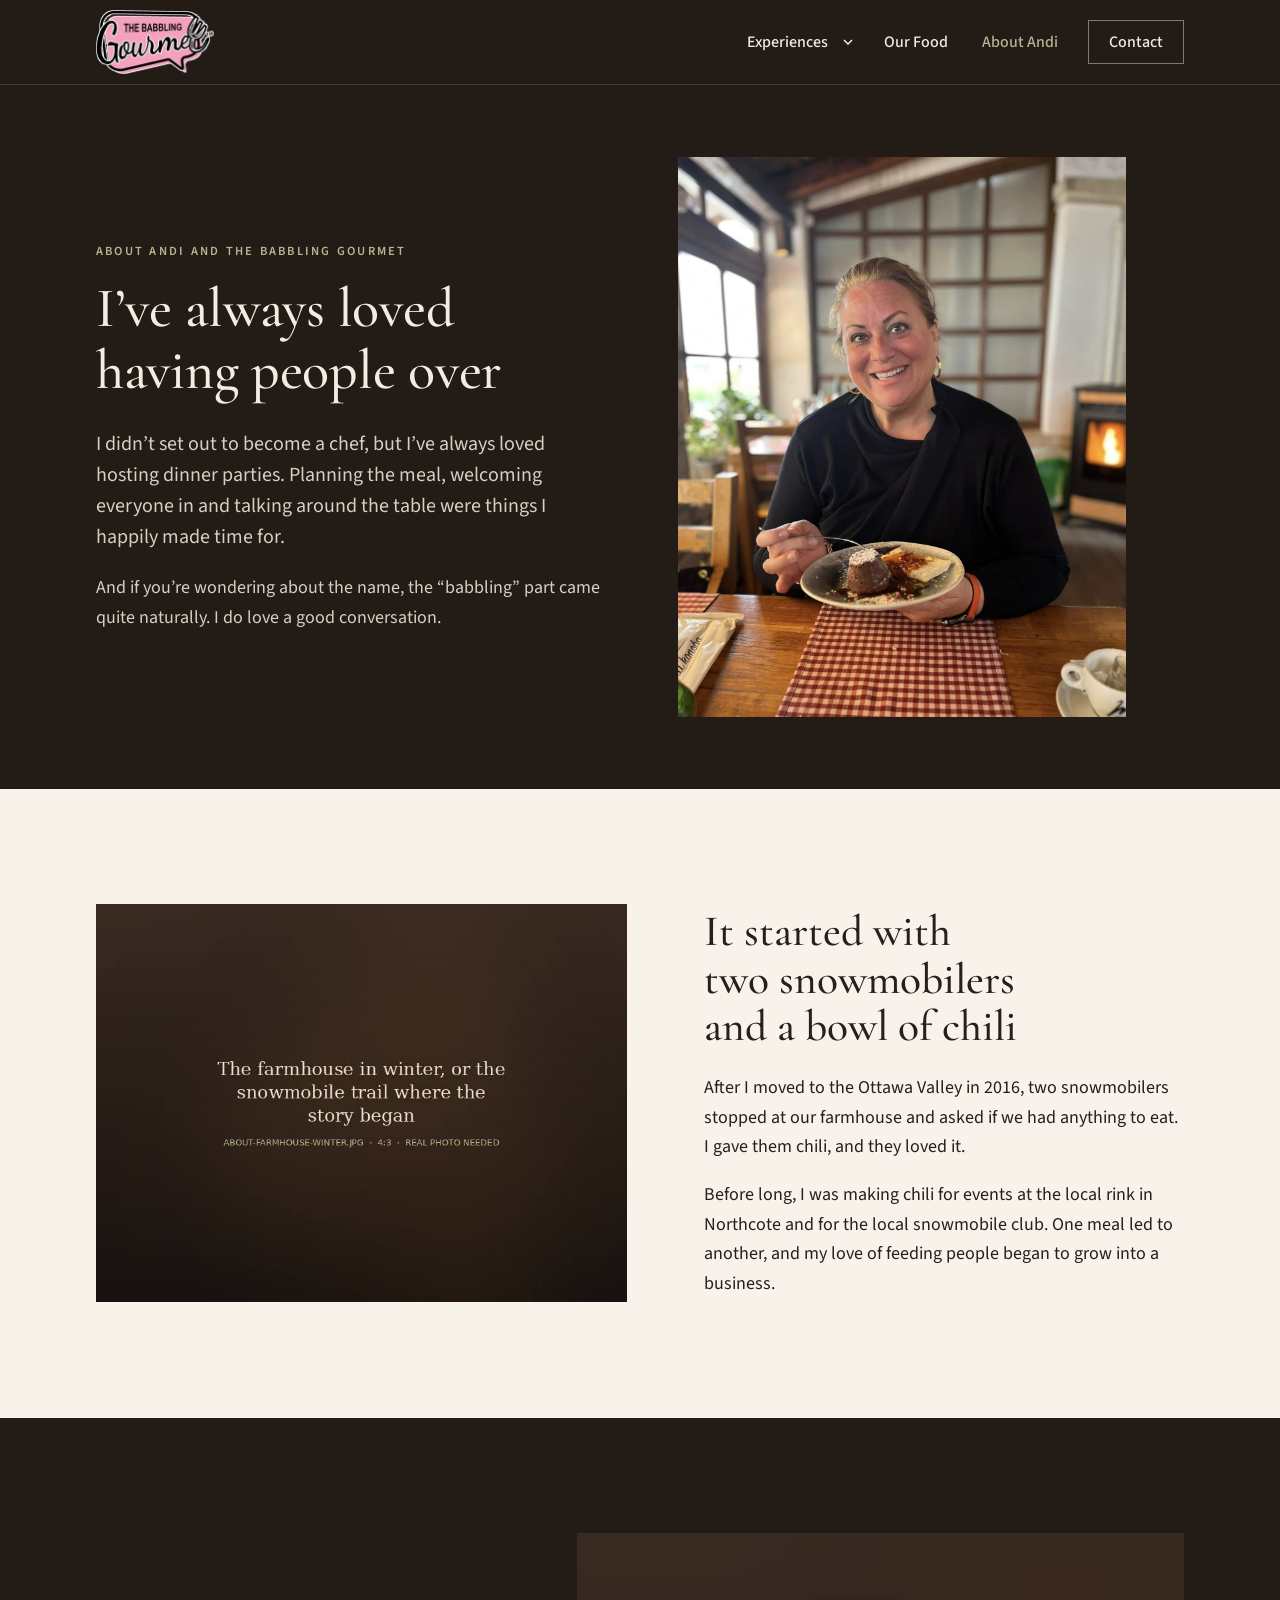
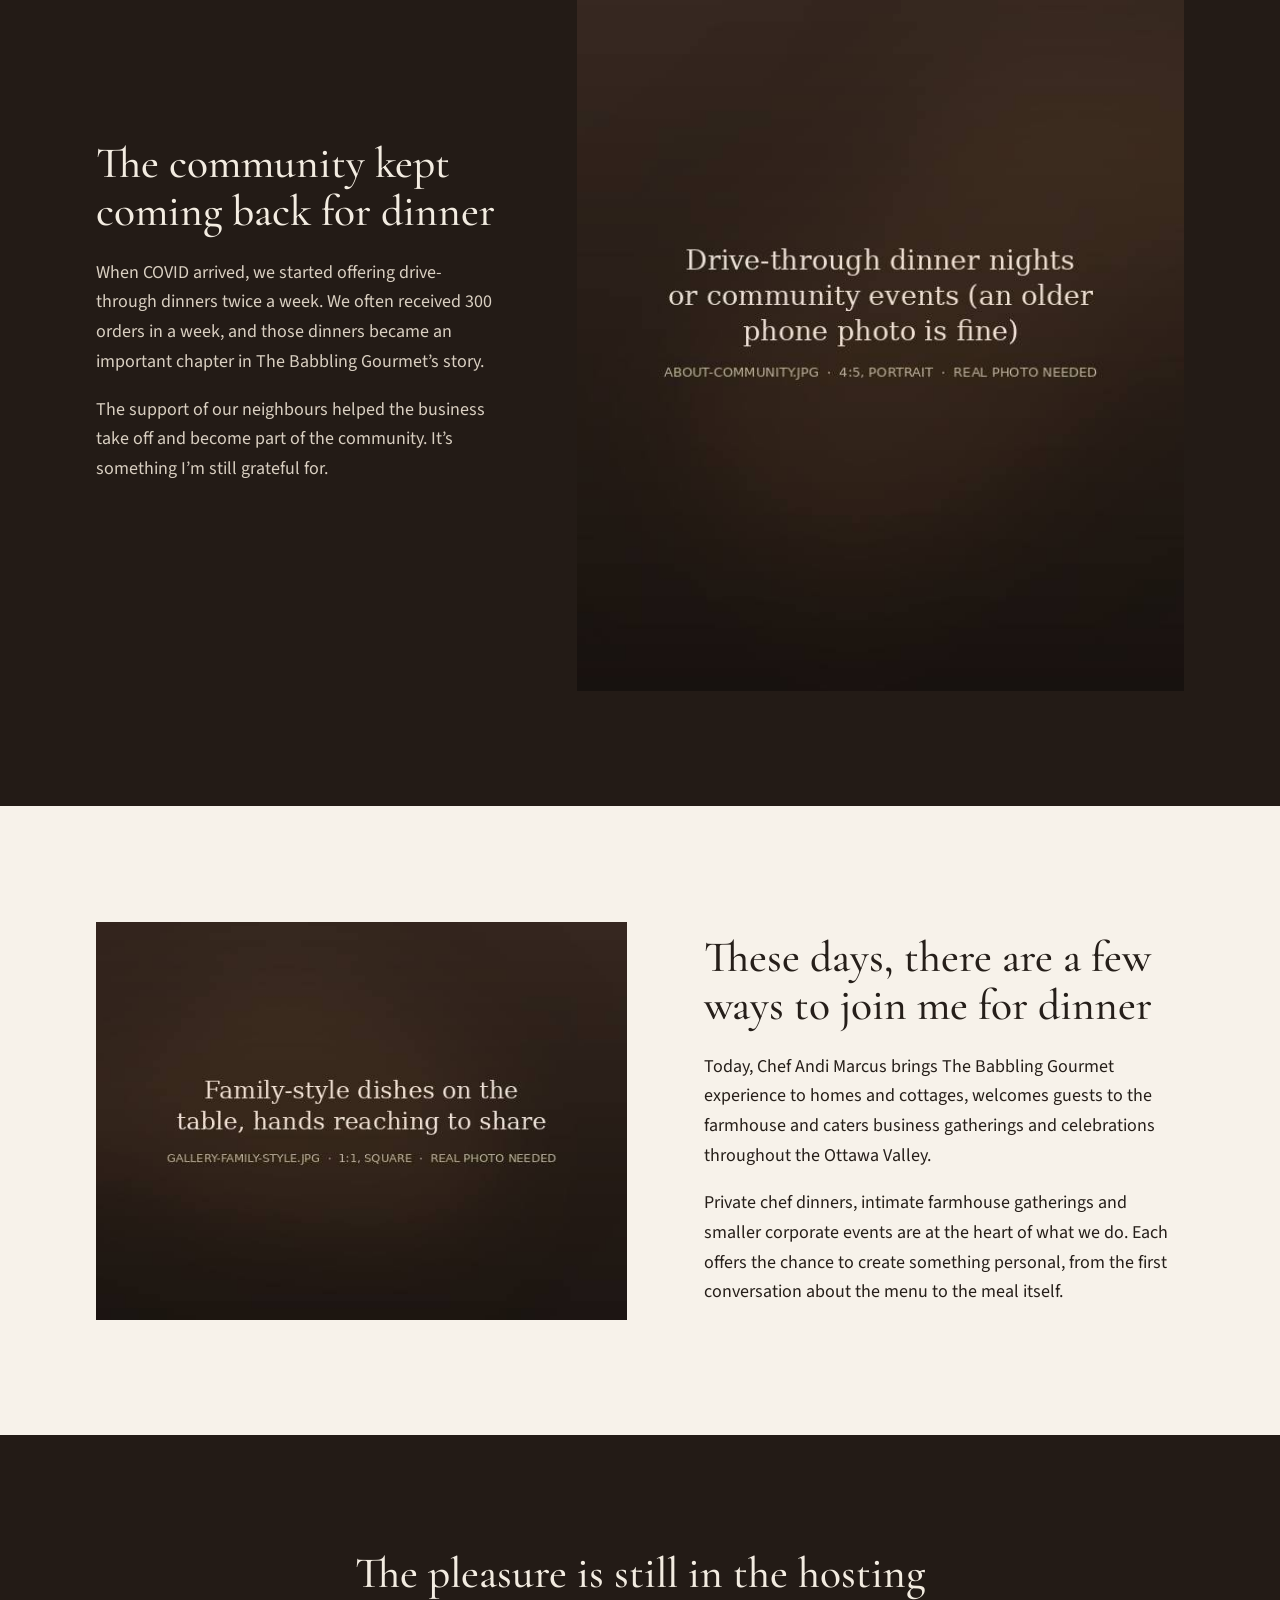
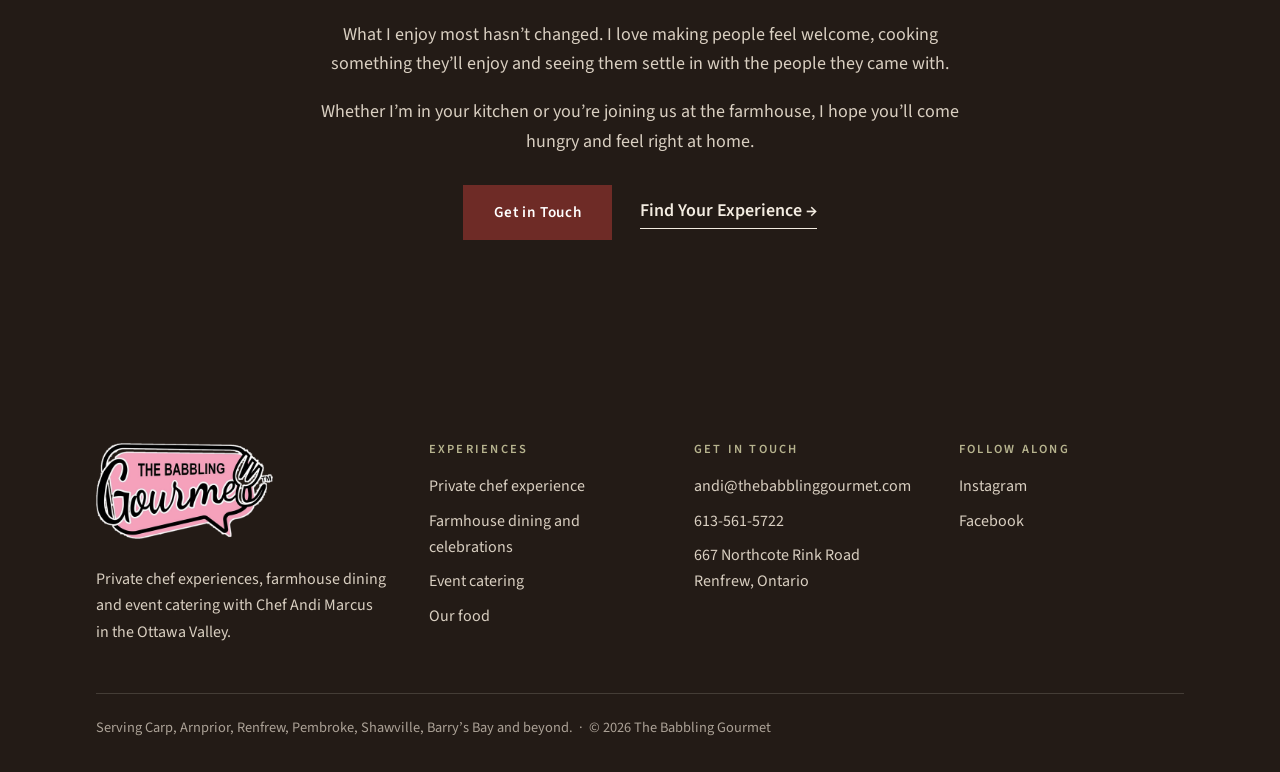
==== commit fb03c9ce: "Add logo, Andi's portrait, event catering and wine glass photos The logo has a transparent backgroun" ====
--- a/about.html
+++ b/about.html
@@ -17,7 +17,7 @@
 
   <header class="site-header">
     <div class="wrap">
-      <a class="brand" href="index.html"><span class="brand__name">The <em>Babbling</em> Gourmet</span><span class="visually-hidden">, home</span></a>
+      <a class="brand" href="index.html"><img class="brand__logo" src="assets/img/logo.png" alt="The Babbling Gourmet, home" width="480" height="260"></a>
       <button class="nav-toggle" aria-expanded="false" aria-controls="site-nav"><span class="nav-toggle__bars" aria-hidden="true"></span><span>Menu</span></button>
       <nav class="nav" id="site-nav" aria-label="Main">
         <ul class="nav__list">
@@ -48,7 +48,7 @@
           <p>And if you’re wondering about the name, the “babbling” part came quite naturally. I do love a good conversation.</p>
           
         </div>
-        <figure class="img img--4x5"><img src="assets/img/andi-portrait.jpg" alt="Chef Andi Marcus" fetchpriority="high" decoding="async"></figure>
+        <figure class="img img--4x5 img--top"><img src="assets/img/andi-portrait.jpg" alt="Chef Andi Marcus, smiling, with a plate of dessert" fetchpriority="high" decoding="async"></figure>
       </div>
     </section>
     <section class="section">
@@ -105,7 +105,7 @@
     <div class="wrap">
       <div class="footer-grid">
         <div>
-          <a class="brand" href="index.html"><span class="brand__name">The <em>Babbling</em> Gourmet</span></a>
+          <a class="brand" href="index.html"><img class="brand__logo brand__logo--footer" src="assets/img/logo.png" alt="The Babbling Gourmet, home" width="480" height="260" loading="lazy"></a>
           <p class="footer-intro">Private chef experiences, farmhouse dining and event catering with Chef Andi Marcus in the Ottawa Valley.</p>
         </div>
         <div>
--- a/assets/css/style.css
+++ b/assets/css/style.css
@@ -28,7 +28,7 @@
   --wrap: 1200px;
   --gutter: clamp(20px, 5vw, 56px);
   --section: clamp(64px, 9vw, 120px);
-  --header-h: 76px;
+  --header-h: 84px;
 }
 
 *,
@@ -460,6 +460,7 @@
   .gallery { grid-template-columns: repeat(2, minmax(0, 1fr)); }
   .gallery .img:nth-child(n) { grid-column: span 1; grid-row: auto; aspect-ratio: 4 / 5; }
   .gallery .img:nth-child(1) img { position: static; }
+  .gallery .img:nth-child(1) { grid-column: span 2; aspect-ratio: 4 / 5; min-height: 0; }
   .gallery .img:nth-child(2),
   .gallery .img:nth-child(5) { grid-column: span 2; aspect-ratio: 3 / 2; }
 }
@@ -621,3 +622,12 @@
   html { scroll-behavior: auto; }
   .js .reveal { opacity: 1; transform: none; transition: none; }
 }
+
+/* Logo and photo focus ------------------------------------------------------ */
+.brand { display: inline-flex; align-items: center; }
+.brand__logo { height: 64px; width: auto; }
+.brand__logo--footer { height: 96px; }
+.img--top img { object-position: 50% 22%; }
+@media (max-width: 600px) {
+  .brand__logo { height: 54px; }
+}
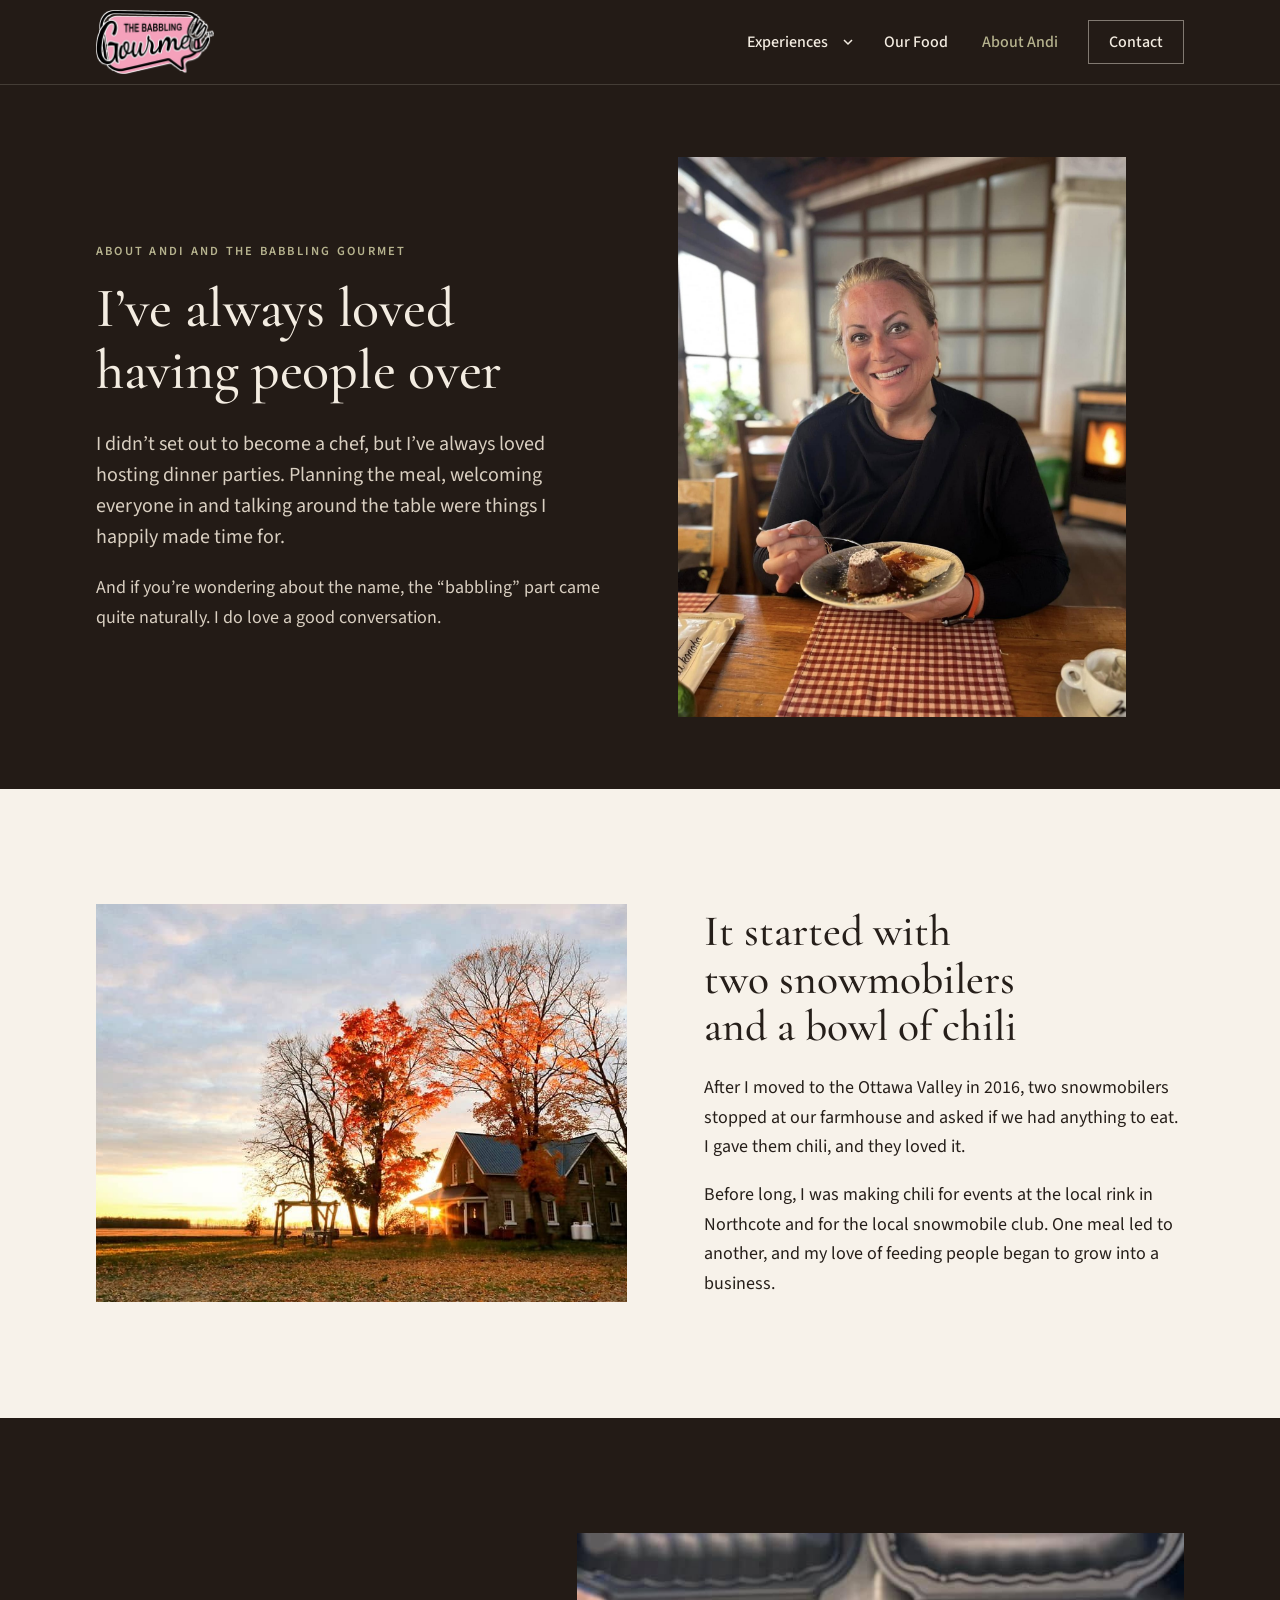
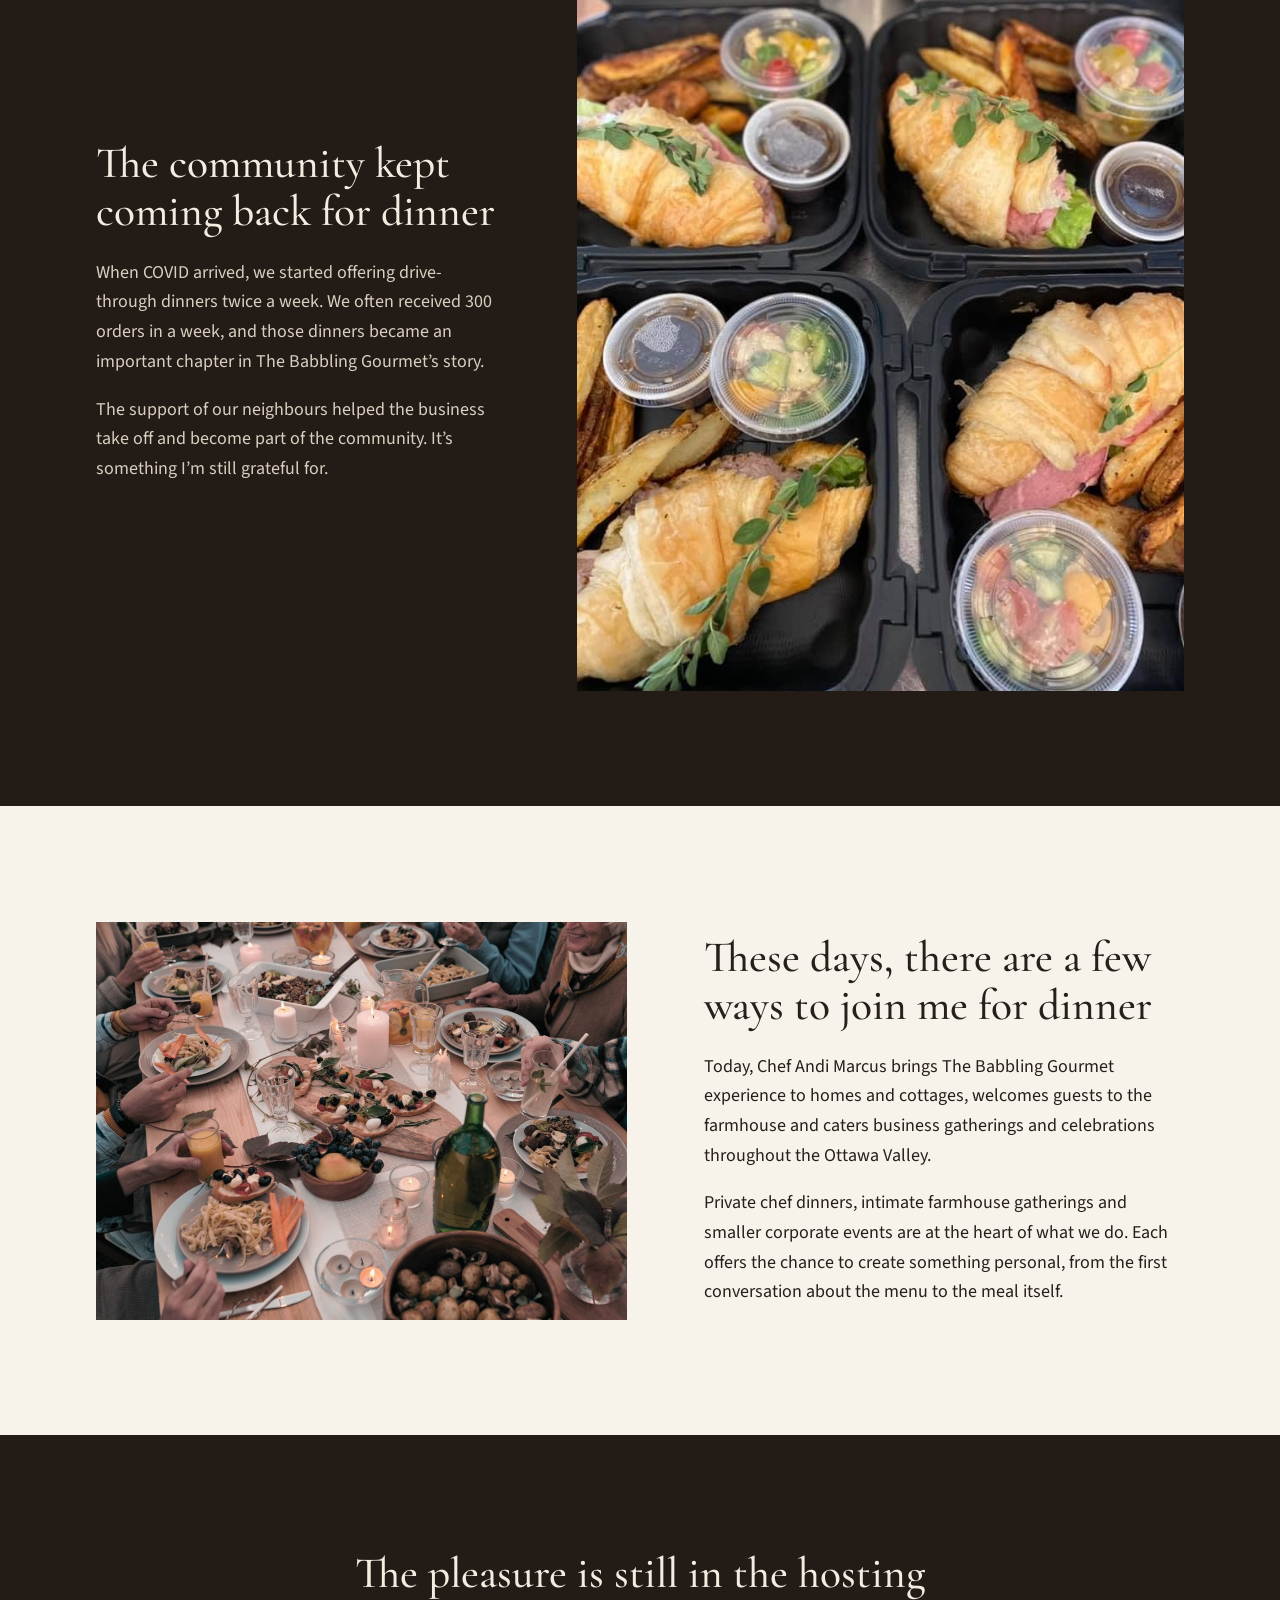
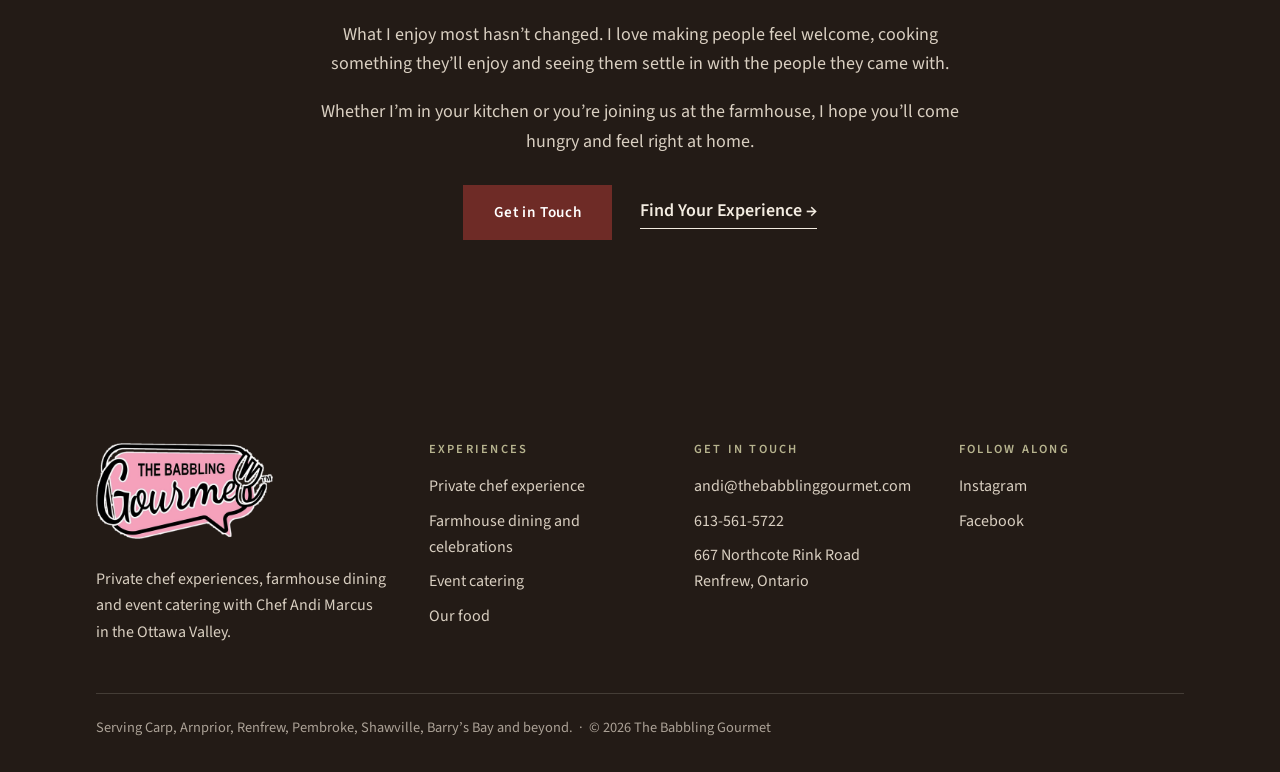
==== commit 5f65b64b: "Add five more real photos: farmhouse, dining room, community, kitchen and shared table Co-Authored-B" ====
--- a/about.html
+++ b/about.html
@@ -54,7 +54,7 @@
     <section class="section">
       <div class="wrap">
         <div class="split reveal">
-          <figure class="img img--4x3"><img src="assets/img/about-farmhouse-winter.jpg" alt="The farmhouse in winter" loading="lazy" decoding="async"></figure>
+          <figure class="img img--4x3"><img src="assets/img/about-farmhouse-winter.jpg" alt="The farmhouse at sunset in autumn" loading="lazy" decoding="async"></figure>
           <div class="split__body">
             <h2>It started with two snowmobilers and a bowl of chili</h2>
             <p>After I moved to the Ottawa Valley in 2016, two snowmobilers stopped at our farmhouse and asked if we had anything to eat. I gave them chili, and they loved it.</p>
@@ -67,7 +67,7 @@
     <section class="section dark">
       <div class="wrap">
         <div class="split reveal split--reverse split--narrow-img">
-          <figure class="img img--4x5"><img src="assets/img/about-community.jpg" alt="Drive-through dinner nights at the farmhouse" loading="lazy" decoding="async"></figure>
+          <figure class="img img--4x5"><img src="assets/img/about-community.jpg" alt="Boxed meals packed and ready for pickup" loading="lazy" decoding="async"></figure>
           <div class="split__body">
             <h2>The community kept coming back for dinner</h2>
             <p>When COVID arrived, we started offering drive-through dinners twice a week. We often received 300 orders in a week, and those dinners became an important chapter in The Babbling Gourmet’s story.</p>
@@ -80,7 +80,7 @@
     <section class="section">
       <div class="wrap">
         <div class="split reveal">
-          <figure class="img img--4x3"><img src="assets/img/gallery-family-style.jpg" alt="Family-style dishes shared at the table" loading="lazy" decoding="async"></figure>
+          <figure class="img img--4x3"><img src="assets/img/gallery-family-style.jpg" alt="Guests sharing family-style dishes around a candlelit table" loading="lazy" decoding="async"></figure>
           <div class="split__body">
             <h2>These days, there are a few ways to join me for dinner</h2>
             <p>Today, Chef Andi Marcus brings The Babbling Gourmet experience to homes and cottages, welcomes guests to the farmhouse and caters business gatherings and celebrations throughout the Ottawa Valley.</p>
